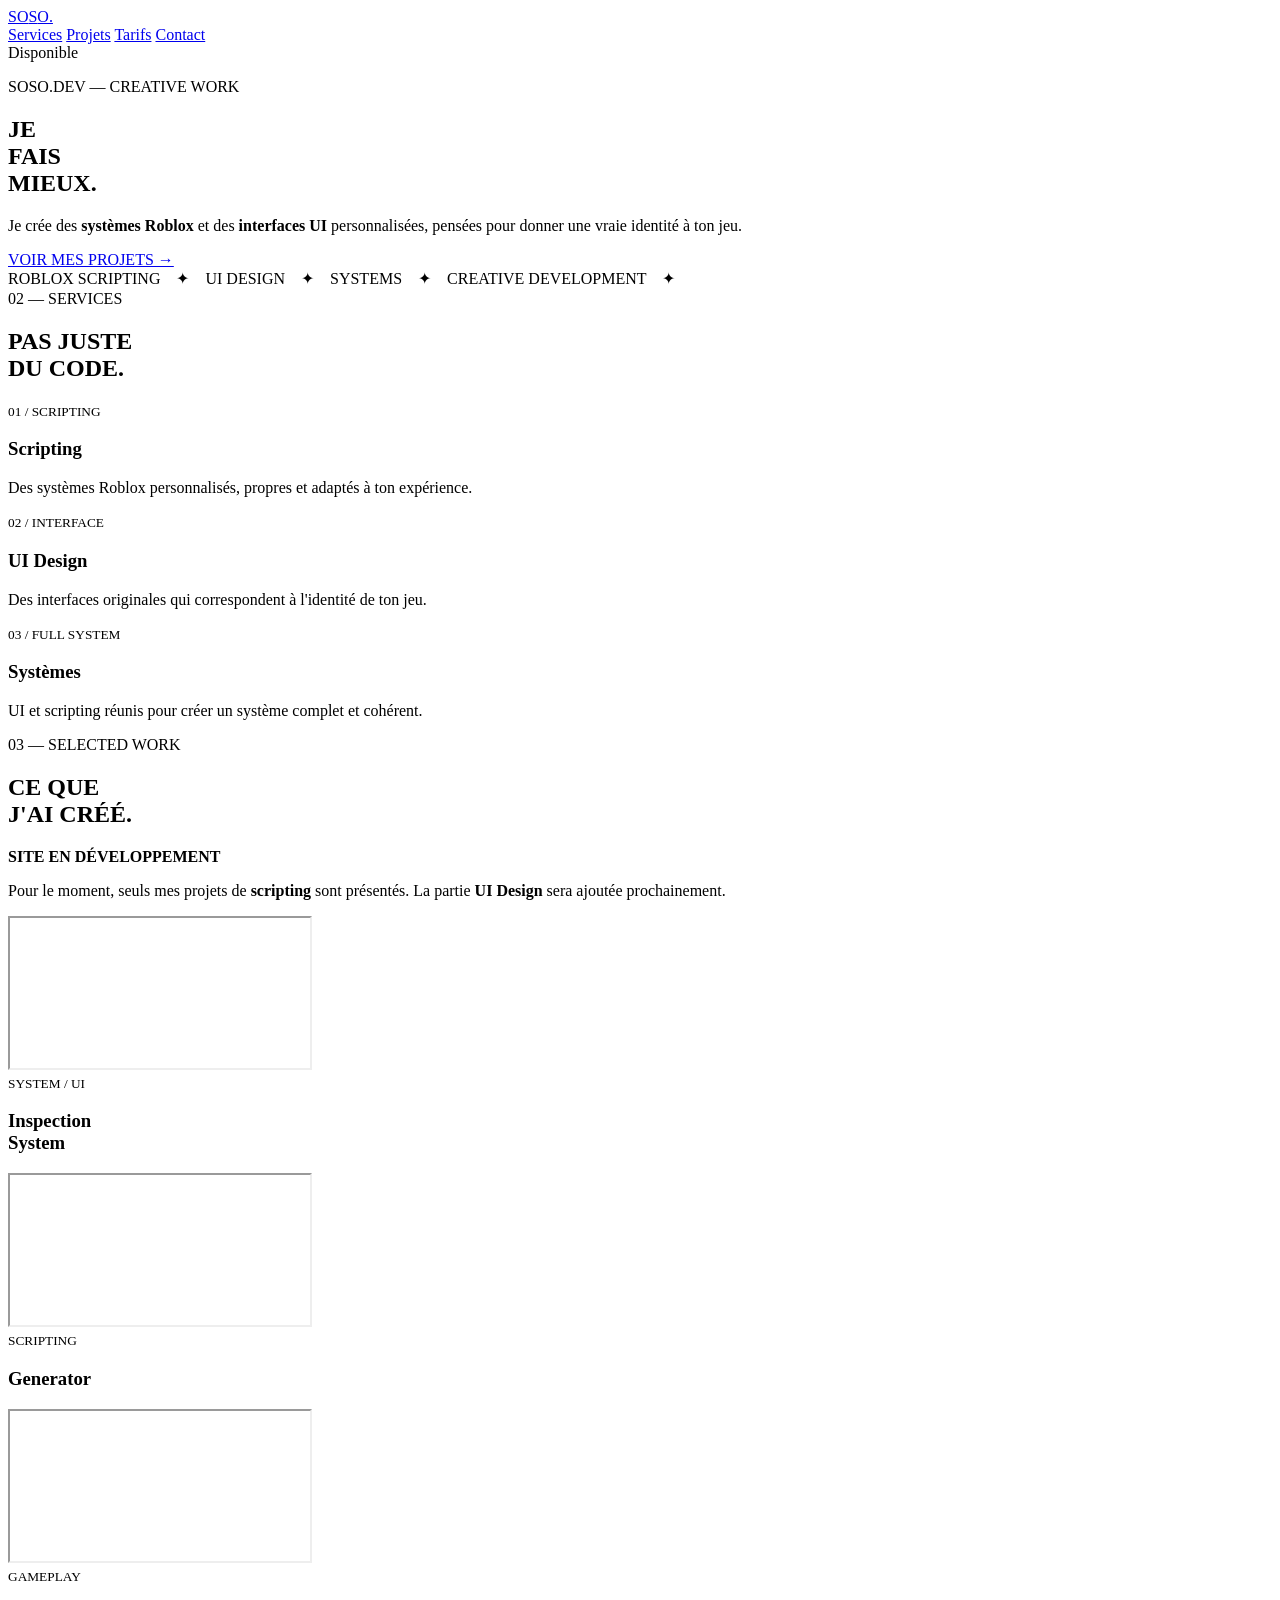
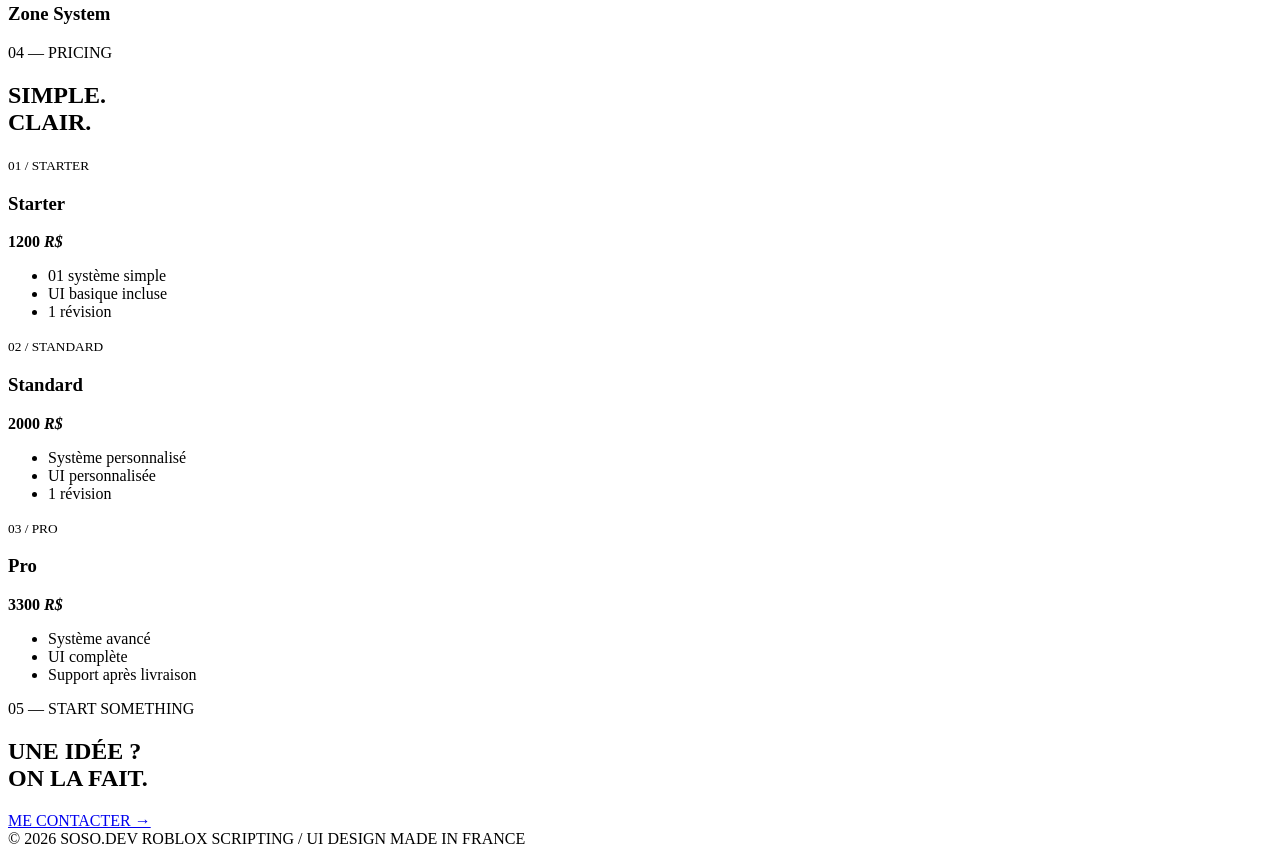
==== index.html @ 94e5b953 "Create index.html" ====
<!DOCTYPE html>
<html lang="fr">

<head>
    <meta charset="UTF-8">
    <meta name="viewport" content="width=device-width, initial-scale=1.0">

    <title>SOSO.DEV — Roblox Scripter & UI Designer</title>

    <link rel="stylesheet" href="./css/style.css">
</head>

<body>

    <header class="navbar">

        <a href="#" class="logo">
            SO<span>S</span>O.
        </a>

        <nav>
            <a href="#services">Services</a>
            <a href="#projects">Projets</a>
            <a href="#prices">Tarifs</a>
            <a href="#contact">Contact</a>
        </nav>

        <div class="availability">
            <span></span>
            Disponible
        </div>

    </header>


    <main>

        <section class="hero">

            <p class="eyebrow">SOSO.DEV — CREATIVE WORK</p>

            <h1>
                JE<br>
                <span>FAIS</span><br>
                <strong>MIEUX.</strong>
            </h1>

            <div class="hero-bottom">

                <p>
                    Je crée des <b>systèmes Roblox</b> et des
                    <b>interfaces UI</b> personnalisées,
                    pensées pour donner une vraie identité
                    à ton jeu.
                </p>

                <a href="#projects" class="button">
                    VOIR MES PROJETS →
                </a>

            </div>

        </section>


        <div class="marquee">
            ROBLOX SCRIPTING　✦　UI DESIGN　✦　SYSTEMS　✦　CREATIVE DEVELOPMENT　✦
        </div>


        <section class="section" id="services">

            <div class="heading">
                <span>02 — SERVICES</span>

                <h2>
                    PAS JUSTE<br>
                    DU CODE.
                </h2>
            </div>

            <div class="services">

                <article>
                    <small>01 / SCRIPTING</small>
                    <h3>Scripting</h3>

                    <p>
                        Des systèmes Roblox personnalisés,
                        propres et adaptés à ton expérience.
                    </p>
                </article>

                <article>
                    <small>02 / INTERFACE</small>
                    <h3>UI Design</h3>

                    <p>
                        Des interfaces originales qui
                        correspondent à l'identité de ton jeu.
                    </p>
                </article>

                <article>
                    <small>03 / FULL SYSTEM</small>
                    <h3>Systèmes</h3>

                    <p>
                        UI et scripting réunis pour créer
                        un système complet et cohérent.
                    </p>
                </article>

            </div>

        </section>


        <section class="section" id="projects">

            <div class="heading">
                <span>03 — SELECTED WORK</span>

                <h2>
                    CE QUE<br>
                    J'AI CRÉÉ.
                </h2>
            </div>


            <div class="notice">

                <strong>SITE EN DÉVELOPPEMENT</strong>

                <p>
                    Pour le moment, seuls mes projets de
                    <b>scripting</b> sont présentés.
                    La partie <b>UI Design</b> sera ajoutée prochainement.
                </p>

            </div>


            <div class="projects">

                <article class="project large">

                    <iframe
                        src="https://www.youtube.com/embed/fy6Cb7Sh9Ns?autoplay=1&mute=1&loop=1&playlist=fy6Cb7Sh9Ns&controls=0&rel=0"
                        title="Inspection System"
                        allow="autoplay; encrypted-media">
                    </iframe>

                    <div class="project-info">
                        <small>SYSTEM / UI</small>
                        <h3>Inspection<br>System</h3>
                    </div>

                </article>


                <article class="project">

                    <iframe
                        src="https://www.youtube.com/embed/eq5z1c823Oo?autoplay=1&mute=1&loop=1&playlist=eq5z1c823Oo&controls=0&rel=0"
                        title="Generator System"
                        allow="autoplay; encrypted-media">
                    </iframe>

                    <div class="project-info">
                        <small>SCRIPTING</small>
                        <h3>Generator</h3>
                    </div>

                </article>


                <article class="project">

                    <iframe
                        src="https://www.youtube.com/embed/7OE9pQtIsA8?autoplay=1&mute=1&loop=1&playlist=7OE9pQtIsA8&controls=0&rel=0"
                        title="Zone System"
                        allow="autoplay; encrypted-media">
                    </iframe>

                    <div class="project-info">
                        <small>GAMEPLAY</small>
                        <h3>Zone System</h3>
                    </div>

                </article>

            </div>

        </section>


        <section class="section" id="prices">

            <div class="heading">
                <span>04 — PRICING</span>

                <h2>
                    SIMPLE.<br>
                    CLAIR.
                </h2>
            </div>

            <div class="prices">

                <article>
                    <small>01 / STARTER</small>
                    <h3>Starter</h3>
                    <strong>1200 <em>R$</em></strong>

                    <ul>
                        <li>01 système simple</li>
                        <li>UI basique incluse</li>
                        <li>1 révision</li>
                    </ul>
                </article>


                <article class="featured">
                    <small>02 / STANDARD</small>
                    <h3>Standard</h3>
                    <strong>2000 <em>R$</em></strong>

                    <ul>
                        <li>Système personnalisé</li>
                        <li>UI personnalisée</li>
                        <li>1 révision</li>
                    </ul>
                </article>


                <article>
                    <small>03 / PRO</small>
                    <h3>Pro</h3>
                    <strong>3300 <em>R$</em></strong>

                    <ul>
                        <li>Système avancé</li>
                        <li>UI complète</li>
                        <li>Support après livraison</li>
                    </ul>
                </article>

            </div>

        </section>


        <section class="contact" id="contact">

            <span>05 — START SOMETHING</span>

            <h2>
                UNE IDÉE ?<br>
                <strong>ON LA FAIT.</strong>
            </h2>

            <a href="https://discord.com/" target="_blank">
                ME CONTACTER →
            </a>

        </section>

    </main>


    <footer>

        <span>© 2026 SOSO.DEV</span>

        <span>ROBLOX SCRIPTING / UI DESIGN</span>

        <span>MADE IN FRANCE</span>

    </footer>


    <script src="./js/main.js"></script>

</body>
</html>
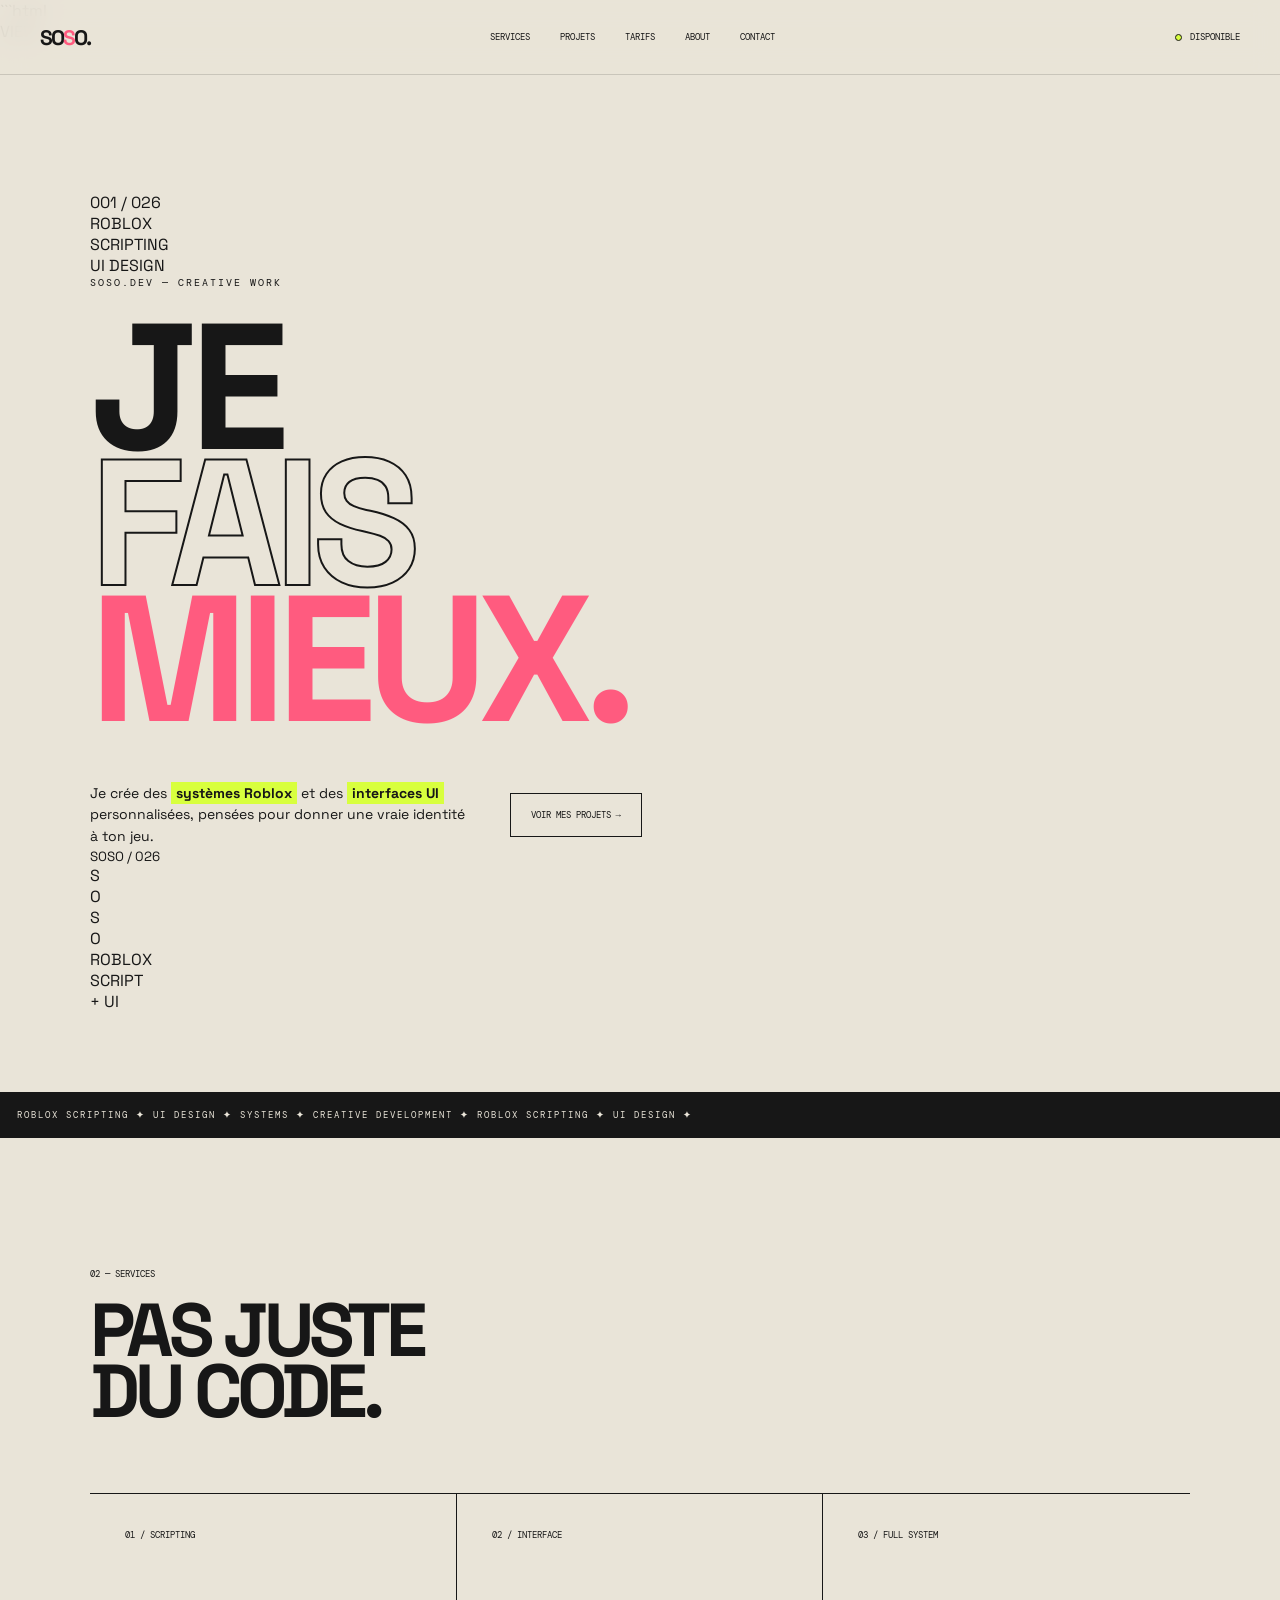
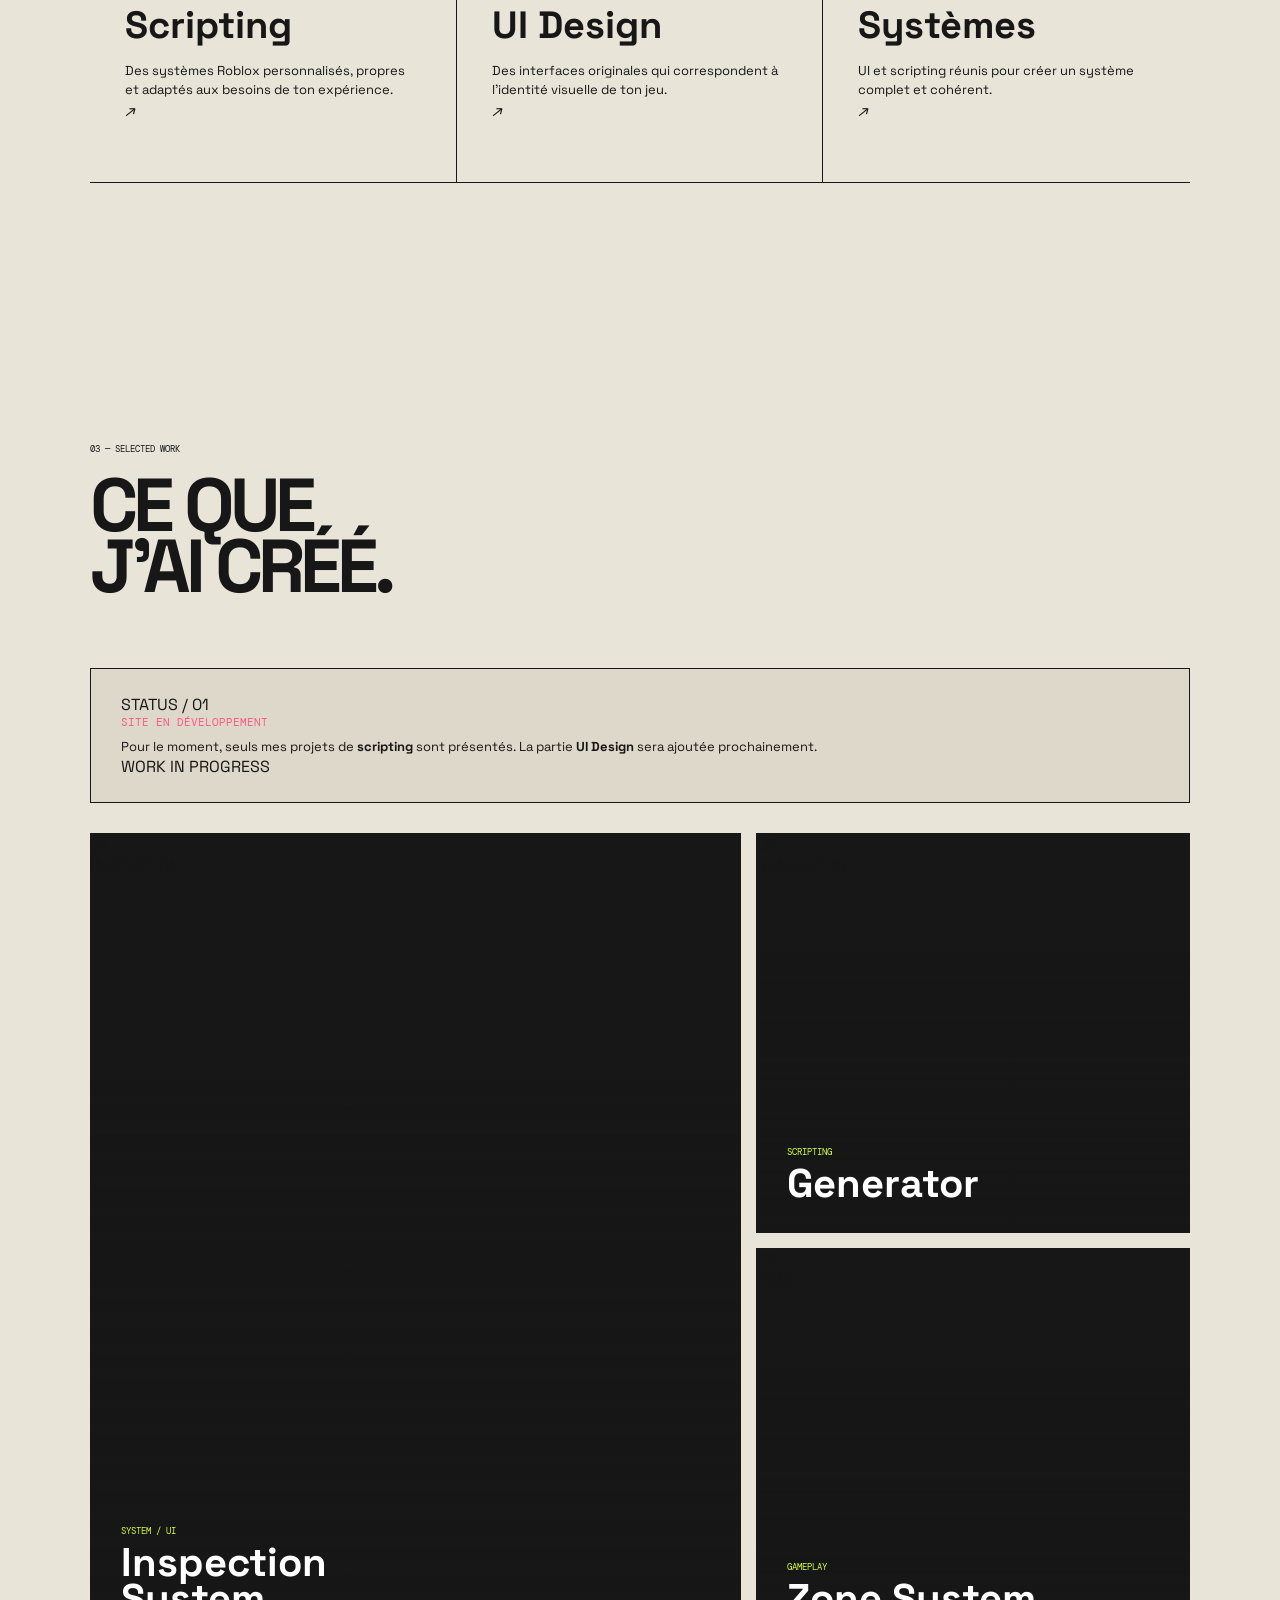
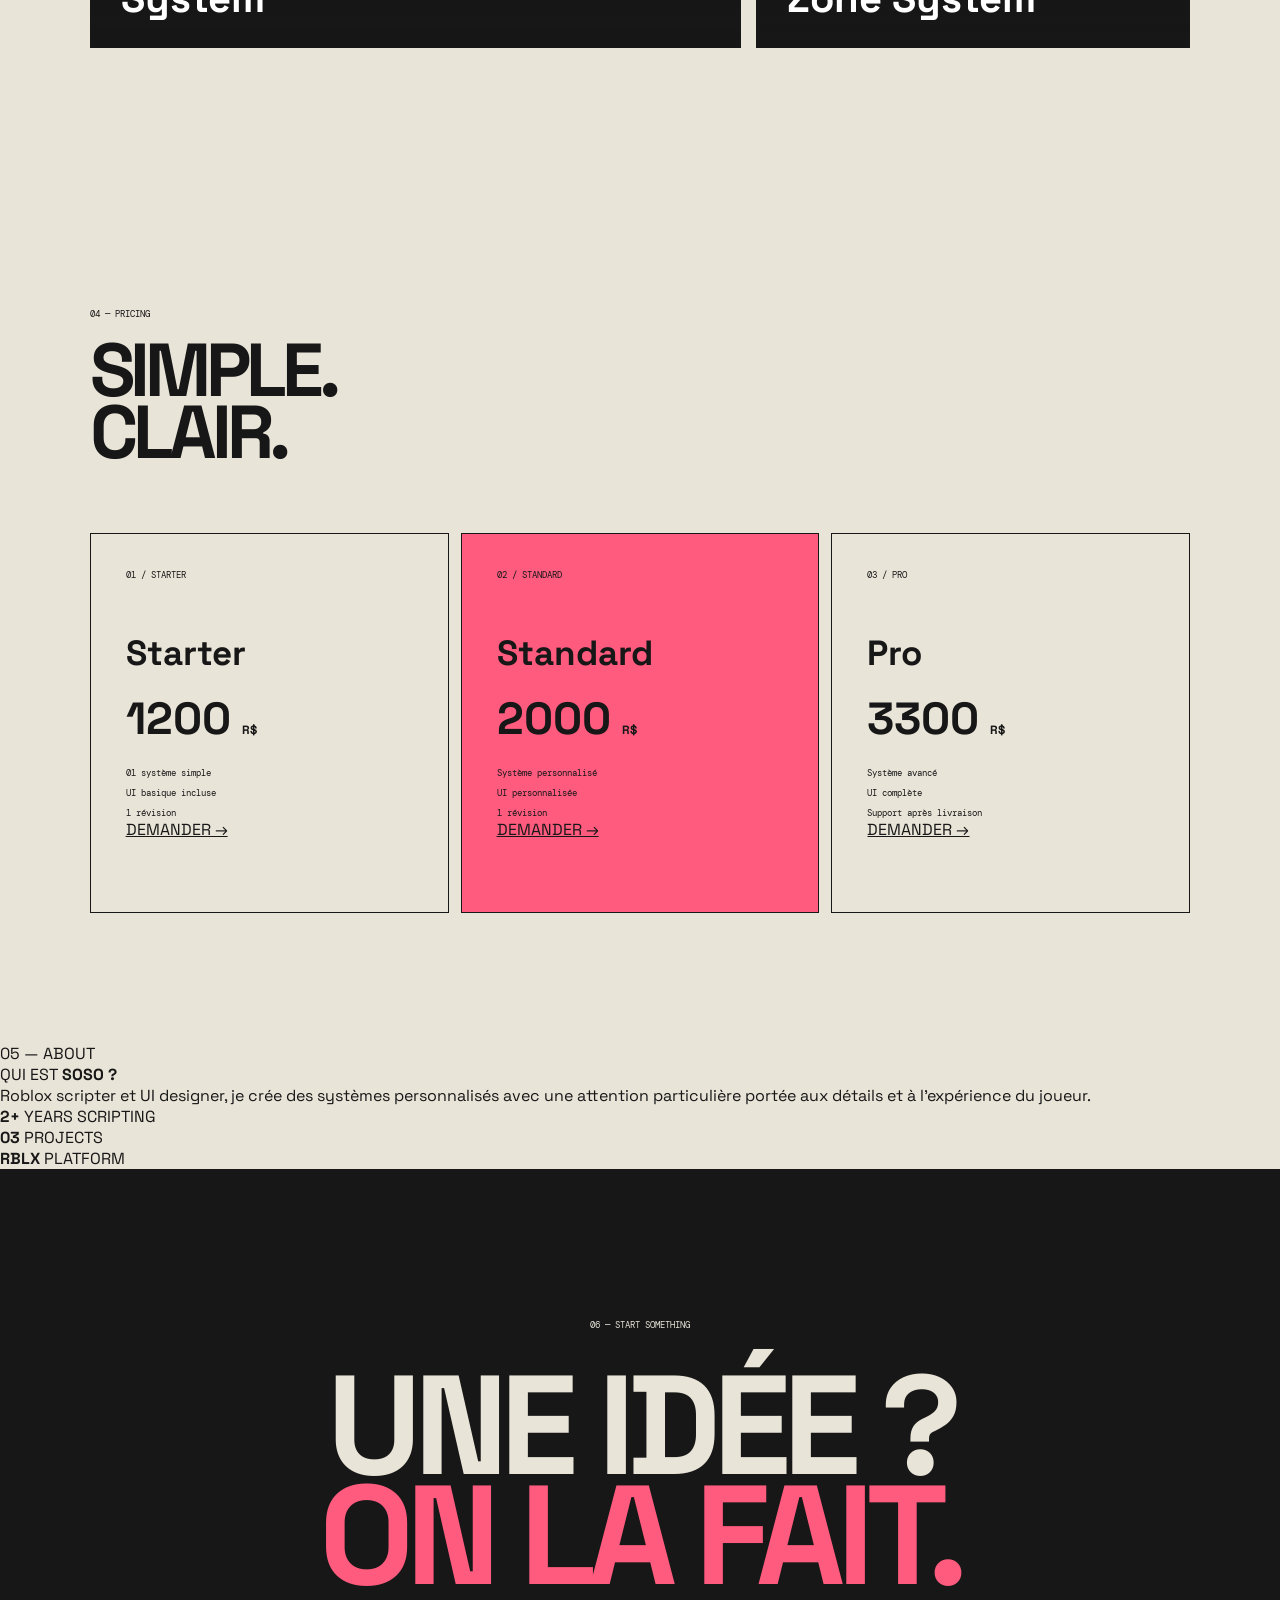
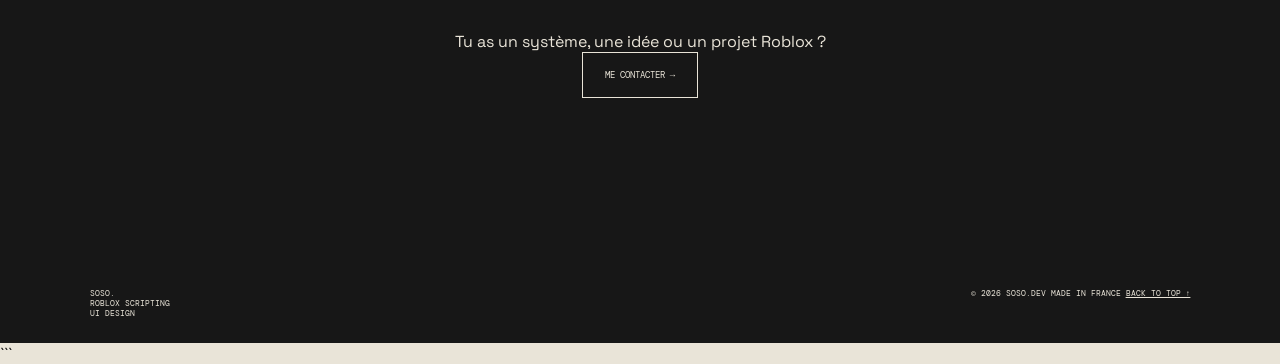
==== commit 363562bd: "Refactor index.html with new sections and content" ====
--- a/index.html
+++ b/index.html
@@ -1,3 +1,4 @@
+```html
 <!DOCTYPE html>
 <html lang="fr">
 
@@ -11,6 +12,13 @@
 </head>
 
 <body>
+
+    <!-- CURSEUR -->
+    <div class="cursor"></div>
+    <div class="cursor-label">VIEW</div>
+
+
+    <!-- NAVBAR -->
 
     <header class="navbar">
 
@@ -22,6 +30,7 @@
             <a href="#services">Services</a>
             <a href="#projects">Projets</a>
             <a href="#prices">Tarifs</a>
+            <a href="#about">About</a>
             <a href="#contact">Contact</a>
         </nav>
 
@@ -35,80 +44,170 @@
 
     <main>
 
-        <section class="hero">
-
-            <p class="eyebrow">SOSO.DEV — CREATIVE WORK</p>
-
-            <h1>
-                JE<br>
-                <span>FAIS</span><br>
-                <strong>MIEUX.</strong>
-            </h1>
-
-            <div class="hero-bottom">
-
-                <p>
-                    Je crée des <b>systèmes Roblox</b> et des
-                    <b>interfaces UI</b> personnalisées,
-                    pensées pour donner une vraie identité
-                    à ton jeu.
+
+        <!-- HERO -->
+
+        <section class="hero reveal">
+
+            <div class="hero-index">
+                001 / 026
+            </div>
+
+            <div class="hero-side">
+                ROBLOX<br>
+                SCRIPTING<br>
+                UI DESIGN
+            </div>
+
+            <div class="hero-content">
+
+                <p class="eyebrow">
+                    SOSO.DEV — CREATIVE WORK
                 </p>
 
-                <a href="#projects" class="button">
-                    VOIR MES PROJETS →
-                </a>
+                <h1>
+                    JE<br>
+                    <span>FAIS</span><br>
+                    <strong>MIEUX.</strong>
+                </h1>
+
+                <div class="hero-bottom">
+
+                    <p>
+                        Je crée des <b>systèmes Roblox</b> et des
+                        <b>interfaces UI</b> personnalisées,
+                        pensées pour donner une vraie identité
+                        à ton jeu.
+                    </p>
+
+                    <a href="#projects" class="button">
+                        VOIR MES PROJETS →
+                    </a>
+
+                </div>
+
+            </div>
+
+            <div class="hero-art">
+
+                <div class="art-card">
+
+                    <small>SOSO / 026</small>
+
+                    <div>
+                        S<br>
+                        O<br>
+                        S<br>
+                        O
+                    </div>
+
+                </div>
+
+                <div class="art-sticker">
+                    ROBLOX<br>
+                    SCRIPT<br>
+                    + UI
+                </div>
 
             </div>
 
         </section>
 
 
+        <!-- MARQUEE -->
+
         <div class="marquee">
-            ROBLOX SCRIPTING　✦　UI DESIGN　✦　SYSTEMS　✦　CREATIVE DEVELOPMENT　✦
+
+            <div class="marquee-track">
+
+                <span>ROBLOX SCRIPTING</span>
+                <b>✦</b>
+
+                <span>UI DESIGN</span>
+                <b>✦</b>
+
+                <span>SYSTEMS</span>
+                <b>✦</b>
+
+                <span>CREATIVE DEVELOPMENT</span>
+                <b>✦</b>
+
+                <span>ROBLOX SCRIPTING</span>
+                <b>✦</b>
+
+                <span>UI DESIGN</span>
+                <b>✦</b>
+
+            </div>
+
         </div>
 
 
-        <section class="section" id="services">
+        <!-- SERVICES -->
+
+        <section class="section reveal" id="services">
 
             <div class="heading">
+
                 <span>02 — SERVICES</span>
 
                 <h2>
                     PAS JUSTE<br>
                     DU CODE.
                 </h2>
-            </div>
+
+            </div>
+
 
             <div class="services">
 
-                <article>
+                <article class="service">
+
                     <small>01 / SCRIPTING</small>
+
                     <h3>Scripting</h3>
 
                     <p>
                         Des systèmes Roblox personnalisés,
-                        propres et adaptés à ton expérience.
+                        propres et adaptés aux besoins
+                        de ton expérience.
                     </p>
-                </article>
-
-                <article>
+
+                    <i>↗</i>
+
+                </article>
+
+
+                <article class="service">
+
                     <small>02 / INTERFACE</small>
+
                     <h3>UI Design</h3>
 
                     <p>
                         Des interfaces originales qui
-                        correspondent à l'identité de ton jeu.
+                        correspondent à l'identité visuelle
+                        de ton jeu.
                     </p>
-                </article>
-
-                <article>
+
+                    <i>↗</i>
+
+                </article>
+
+
+                <article class="service">
+
                     <small>03 / FULL SYSTEM</small>
+
                     <h3>Systèmes</h3>
 
                     <p>
                         UI et scripting réunis pour créer
                         un système complet et cohérent.
                     </p>
+
+                    <i>↗</i>
+
                 </article>
 
             </div>
@@ -116,32 +215,49 @@
         </section>
 
 
-        <section class="section" id="projects">
+        <!-- PROJECTS -->
+
+        <section class="section reveal" id="projects">
 
             <div class="heading">
+
                 <span>03 — SELECTED WORK</span>
 
                 <h2>
                     CE QUE<br>
                     J'AI CRÉÉ.
                 </h2>
+
             </div>
 
 
             <div class="notice">
 
-                <strong>SITE EN DÉVELOPPEMENT</strong>
-
-                <p>
-                    Pour le moment, seuls mes projets de
-                    <b>scripting</b> sont présentés.
-                    La partie <b>UI Design</b> sera ajoutée prochainement.
-                </p>
+                <div class="notice-number">
+                    STATUS / 01
+                </div>
+
+                <div>
+                    <strong>SITE EN DÉVELOPPEMENT</strong>
+
+                    <p>
+                        Pour le moment, seuls mes projets de
+                        <b>scripting</b> sont présentés.
+                        La partie <b>UI Design</b> sera ajoutée prochainement.
+                    </p>
+                </div>
+
+                <span class="notice-status">
+                    WORK IN PROGRESS
+                </span>
 
             </div>
 
 
             <div class="projects">
+
+
+                <!-- INSPECTION -->
 
                 <article class="project large">
 
@@ -151,13 +267,31 @@
                         allow="autoplay; encrypted-media">
                     </iframe>
 
+                    <div class="project-overlay"></div>
+
+                    <div class="project-number">
+                        01
+                    </div>
+
                     <div class="project-info">
+
                         <small>SYSTEM / UI</small>
-                        <h3>Inspection<br>System</h3>
-                    </div>
-
-                </article>
-
+
+                        <h3>
+                            Inspection<br>
+                            System
+                        </h3>
+
+                    </div>
+
+                    <div class="project-label">
+                        INSPECTION
+                    </div>
+
+                </article>
+
+
+                <!-- GENERATOR -->
 
                 <article class="project">
 
@@ -167,13 +301,30 @@
                         allow="autoplay; encrypted-media">
                     </iframe>
 
+                    <div class="project-overlay"></div>
+
+                    <div class="project-number">
+                        02
+                    </div>
+
                     <div class="project-info">
+
                         <small>SCRIPTING</small>
-                        <h3>Generator</h3>
-                    </div>
-
-                </article>
-
+
+                        <h3>
+                            Generator
+                        </h3>
+
+                    </div>
+
+                    <div class="project-label">
+                        GENERATOR
+                    </div>
+
+                </article>
+
+
+                <!-- ZONE -->
 
                 <article class="project">
 
@@ -183,9 +334,24 @@
                         allow="autoplay; encrypted-media">
                     </iframe>
 
+                    <div class="project-overlay"></div>
+
+                    <div class="project-number">
+                        03
+                    </div>
+
                     <div class="project-info">
+
                         <small>GAMEPLAY</small>
-                        <h3>Zone System</h3>
+
+                        <h3>
+                            Zone System
+                        </h3>
+
+                    </div>
+
+                    <div class="project-label">
+                        ZONE
                     </div>
 
                 </article>
@@ -195,55 +361,90 @@
         </section>
 
 
-        <section class="section" id="prices">
+        <!-- PRICES -->
+
+        <section class="section reveal" id="prices">
 
             <div class="heading">
+
                 <span>04 — PRICING</span>
 
                 <h2>
                     SIMPLE.<br>
                     CLAIR.
                 </h2>
-            </div>
+
+            </div>
+
 
             <div class="prices">
 
-                <article>
+                <article class="price">
+
                     <small>01 / STARTER</small>
+
                     <h3>Starter</h3>
-                    <strong>1200 <em>R$</em></strong>
+
+                    <strong>
+                        1200 <em>R$</em>
+                    </strong>
 
                     <ul>
                         <li>01 système simple</li>
                         <li>UI basique incluse</li>
                         <li>1 révision</li>
                     </ul>
-                </article>
-
-
-                <article class="featured">
+
+                    <a href="#contact">
+                        DEMANDER →
+                    </a>
+
+                </article>
+
+
+                <article class="price featured">
+
                     <small>02 / STANDARD</small>
+
                     <h3>Standard</h3>
-                    <strong>2000 <em>R$</em></strong>
+
+                    <strong>
+                        2000 <em>R$</em>
+                    </strong>
 
                     <ul>
                         <li>Système personnalisé</li>
                         <li>UI personnalisée</li>
                         <li>1 révision</li>
                     </ul>
-                </article>
-
-
-                <article>
+
+                    <a href="#contact">
+                        DEMANDER →
+                    </a>
+
+                </article>
+
+
+                <article class="price">
+
                     <small>03 / PRO</small>
+
                     <h3>Pro</h3>
-                    <strong>3300 <em>R$</em></strong>
+
+                    <strong>
+                        3300 <em>R$</em>
+                    </strong>
 
                     <ul>
                         <li>Système avancé</li>
                         <li>UI complète</li>
                         <li>Support après livraison</li>
                     </ul>
+
+                    <a href="#contact">
+                        DEMANDER →
+                    </a>
+
                 </article>
 
             </div>
@@ -251,15 +452,83 @@
         </section>
 
 
-        <section class="contact" id="contact">
-
-            <span>05 — START SOMETHING</span>
+        <!-- ABOUT -->
+
+        <section class="about reveal" id="about">
+
+            <div class="about-label">
+                05 — ABOUT
+            </div>
+
+            <div class="about-grid">
+
+                <div class="about-title">
+
+                    <span>
+                        QUI EST
+                    </span>
+
+                    <strong>
+                        SOSO ?
+                    </strong>
+
+                </div>
+
+
+                <div class="about-content">
+
+                    <p>
+                        Roblox scripter et UI designer,
+                        je crée des systèmes personnalisés
+                        avec une attention particulière
+                        portée aux détails et à l'expérience
+                        du joueur.
+                    </p>
+
+
+                    <div class="stats">
+
+                        <div>
+                            <strong>2+</strong>
+                            <span>YEARS SCRIPTING</span>
+                        </div>
+
+                        <div>
+                            <strong>03</strong>
+                            <span>PROJECTS</span>
+                        </div>
+
+                        <div>
+                            <strong>RBLX</strong>
+                            <span>PLATFORM</span>
+                        </div>
+
+                    </div>
+
+                </div>
+
+            </div>
+
+        </section>
+
+
+        <!-- CONTACT -->
+
+        <section class="contact reveal" id="contact">
+
+            <span>
+                06 — START SOMETHING
+            </span>
 
             <h2>
                 UNE IDÉE ?<br>
                 <strong>ON LA FAIT.</strong>
             </h2>
 
+            <p>
+                Tu as un système, une idée ou un projet Roblox ?
+            </p>
+
             <a href="https://discord.com/" target="_blank">
                 ME CONTACTER →
             </a>
@@ -269,13 +538,39 @@
     </main>
 
 
+    <!-- FOOTER -->
+
     <footer>
 
-        <span>© 2026 SOSO.DEV</span>
-
-        <span>ROBLOX SCRIPTING / UI DESIGN</span>
-
-        <span>MADE IN FRANCE</span>
+        <div class="footer-top">
+
+            <div class="footer-logo">
+                SO<span>S</span>O.
+            </div>
+
+            <div>
+                ROBLOX SCRIPTING<br>
+                UI DESIGN
+            </div>
+
+        </div>
+
+
+        <div class="footer-bottom">
+
+            <span>
+                © 2026 SOSO.DEV
+            </span>
+
+            <span>
+                MADE IN FRANCE
+            </span>
+
+            <a href="#">
+                BACK TO TOP ↑
+            </a>
+
+        </div>
 
     </footer>
 
@@ -284,3 +579,4 @@
 
 </body>
 </html>
+```
--- a/css/style.css
+++ b/css/style.css
@@ -0,0 +1,544 @@
+@import url('https://fonts.googleapis.com/css2?family=DM+Mono:wght@400;500&family=Space+Grotesk:wght@400;500;600;700&display=swap');
+
+:root {
+    --bg: #e9e4d8;
+    --black: #171717;
+    --pink: #ff5b7f;
+    --acid: #d8ff3e;
+}
+
+* {
+    box-sizing: border-box;
+    margin: 0;
+    padding: 0;
+}
+
+html {
+    scroll-behavior: smooth;
+}
+
+body {
+    background: var(--bg);
+    color: var(--black);
+    font-family: "Space Grotesk", sans-serif;
+    overflow-x: hidden;
+}
+
+a {
+    color: inherit;
+}
+
+
+/* NAVBAR */
+
+.navbar {
+    position: fixed;
+    z-index: 1000;
+    top: 0;
+    width: 100%;
+    height: 75px;
+    padding: 0 40px;
+
+    display: flex;
+    align-items: center;
+    justify-content: space-between;
+
+    background: rgba(233,228,216,.9);
+    backdrop-filter: blur(12px);
+
+    border-bottom: 1px solid rgba(23,23,23,.15);
+}
+
+.logo {
+    text-decoration: none;
+    font-size: 21px;
+    font-weight: 700;
+    letter-spacing: -2px;
+}
+
+.logo span {
+    color: var(--pink);
+}
+
+.navbar nav {
+    display: flex;
+    gap: 30px;
+}
+
+.navbar nav a {
+    text-decoration: none;
+    font: 9px "DM Mono", monospace;
+    text-transform: uppercase;
+}
+
+.navbar nav a:hover {
+    color: var(--pink);
+}
+
+.availability {
+    display: flex;
+    align-items: center;
+    gap: 8px;
+    font: 9px "DM Mono", monospace;
+    text-transform: uppercase;
+}
+
+.availability span {
+    width: 7px;
+    height: 7px;
+    background: var(--acid);
+    border: 1px solid var(--black);
+    border-radius: 50%;
+}
+
+
+/* HERO */
+
+.hero {
+    min-height: 100vh;
+    padding: 150px 7% 80px;
+
+    display: flex;
+    flex-direction: column;
+    justify-content: center;
+}
+
+.eyebrow {
+    margin-bottom: 30px;
+    font: 10px "DM Mono", monospace;
+    letter-spacing: 2px;
+}
+
+.hero h1 {
+    font-size: clamp(90px, 14vw, 190px);
+    line-height: .76;
+    letter-spacing: -9px;
+}
+
+.hero h1 span {
+    color: transparent;
+    -webkit-text-stroke: 2px var(--black);
+}
+
+.hero h1 strong {
+    color: var(--pink);
+}
+
+.hero-bottom {
+    margin-top: 55px;
+
+    display: flex;
+    align-items: center;
+    gap: 40px;
+}
+
+.hero-bottom p {
+    max-width: 380px;
+    font-size: 14px;
+    line-height: 1.55;
+}
+
+.hero-bottom b {
+    background: var(--acid);
+    padding: 2px 5px;
+}
+
+.button {
+    padding: 15px 20px;
+    border: 1px solid var(--black);
+    text-decoration: none;
+    font: 9px "DM Mono", monospace;
+    transition: .25s;
+}
+
+.button:hover {
+    background: var(--black);
+    color: var(--bg);
+}
+
+
+/* MARQUEE */
+
+.marquee {
+    overflow: hidden;
+    white-space: nowrap;
+
+    padding: 17px;
+
+    background: var(--black);
+    color: var(--bg);
+
+    font: 9px "DM Mono", monospace;
+    letter-spacing: 2px;
+}
+
+
+/* SECTIONS */
+
+.section {
+    padding: 130px 7%;
+}
+
+.heading {
+    margin-bottom: 70px;
+}
+
+.heading span {
+    display: block;
+    margin-bottom: 20px;
+    font: 9px "DM Mono", monospace;
+}
+
+.heading h2 {
+    font-size: 75px;
+    line-height: .82;
+    letter-spacing: -5px;
+}
+
+
+/* SERVICES */
+
+.services {
+    display: grid;
+    grid-template-columns: repeat(3, 1fr);
+}
+
+.services article {
+    min-height: 290px;
+    padding: 35px;
+
+    border-top: 1px solid var(--black);
+    border-right: 1px solid var(--black);
+    border-bottom: 1px solid var(--black);
+
+    transition: .3s;
+}
+
+.services article:last-child {
+    border-right: 0;
+}
+
+.services article:hover {
+    background: var(--acid);
+    transform: translateY(-6px);
+}
+
+.services small,
+.prices small,
+.project small {
+    font: 9px "DM Mono", monospace;
+}
+
+.services h3 {
+    margin-top: 60px;
+    font-size: 38px;
+}
+
+.services p {
+    max-width: 310px;
+    margin-top: 12px;
+    font-size: 13px;
+    line-height: 1.5;
+}
+
+
+/* NOTICE */
+
+.notice {
+    margin-bottom: 30px;
+    padding: 25px 30px;
+
+    border: 1px solid var(--black);
+    background: #ded8cb;
+}
+
+.notice strong {
+    display: block;
+    margin-bottom: 8px;
+
+    color: var(--pink);
+    font: 11px "DM Mono", monospace;
+}
+
+.notice p {
+    max-width: 700px;
+    font-size: 13px;
+    line-height: 1.5;
+}
+
+
+/* PROJECTS */
+
+.projects {
+    display: grid;
+    grid-template-columns: 1.5fr 1fr;
+    gap: 15px;
+}
+
+.project {
+    position: relative;
+    min-height: 400px;
+
+    overflow: hidden;
+
+    background: var(--black);
+    border: 1px solid var(--black);
+
+    transition: .4s;
+}
+
+.project.large {
+    min-height: 815px;
+    grid-row: span 2;
+}
+
+.project:hover {
+    transform: translateY(-7px);
+}
+
+.project iframe {
+    position: absolute;
+    inset: 0;
+
+    width: 100%;
+    height: 100%;
+
+    border: 0;
+}
+
+.project::after {
+    content: "";
+
+    position: absolute;
+    inset: 0;
+
+    background: linear-gradient(
+        to bottom,
+        transparent 30%,
+        rgba(23,23,23,.9)
+    );
+
+    pointer-events: none;
+}
+
+.project-info {
+    position: absolute;
+    z-index: 2;
+
+    left: 30px;
+    bottom: 30px;
+
+    color: white;
+}
+
+.project-info small {
+    color: var(--acid);
+}
+
+.project-info h3 {
+    margin-top: 8px;
+    font-size: 40px;
+    line-height: .9;
+}
+
+
+/* PRICES */
+
+.prices {
+    display: grid;
+    grid-template-columns: repeat(3, 1fr);
+    gap: 12px;
+}
+
+.prices article {
+    min-height: 380px;
+    padding: 35px;
+
+    position: relative;
+
+    border: 1px solid var(--black);
+
+    transition: .3s;
+}
+
+.prices article:hover {
+    transform: translateY(-7px);
+    background: var(--acid);
+}
+
+.prices .featured {
+    background: var(--pink);
+}
+
+.prices h3 {
+    margin-top: 50px;
+    font-size: 35px;
+}
+
+.prices strong {
+    display: block;
+    margin-top: 15px;
+    font-size: 45px;
+}
+
+.prices em {
+    font-size: 12px;
+    font-style: normal;
+}
+
+.prices ul {
+    margin-top: 20px;
+    list-style: none;
+}
+
+.prices li {
+    margin-top: 8px;
+    font: 9px "DM Mono", monospace;
+}
+
+
+/* CONTACT */
+
+.contact {
+    padding: 150px 7%;
+    text-align: center;
+
+    background: var(--black);
+    color: var(--bg);
+}
+
+.contact > span {
+    font: 9px "DM Mono", monospace;
+}
+
+.contact h2 {
+    margin: 40px 0;
+
+    font-size: clamp(70px, 11vw, 160px);
+    line-height: .78;
+    letter-spacing: -8px;
+}
+
+.contact h2 strong {
+    color: var(--pink);
+}
+
+.contact a {
+    display: inline-block;
+
+    padding: 16px 22px;
+
+    border: 1px solid var(--bg);
+
+    text-decoration: none;
+
+    font: 9px "DM Mono", monospace;
+}
+
+.contact a:hover {
+    background: var(--bg);
+    color: var(--black);
+}
+
+
+/* FOOTER */
+
+footer {
+    padding: 40px 7% 25px;
+
+    display: flex;
+    justify-content: space-between;
+
+    background: var(--black);
+    color: var(--bg);
+
+    font: 8px "DM Mono", monospace;
+}
+
+
+/* MOBILE */
+
+@media (max-width: 800px) {
+
+    .navbar {
+        height: 65px;
+        padding: 0 20px;
+    }
+
+    .navbar nav {
+        display: none;
+    }
+
+    .hero {
+        min-height: 100svh;
+        padding: 120px 25px 60px;
+    }
+
+    .hero h1 {
+        font-size: 22vw;
+        letter-spacing: -5px;
+    }
+
+    .hero-bottom {
+        display: block;
+        margin-top: 40px;
+    }
+
+    .hero-bottom p {
+        margin-bottom: 25px;
+        font-size: 12px;
+    }
+
+    .section {
+        padding: 90px 25px;
+    }
+
+    .heading {
+        margin-bottom: 45px;
+    }
+
+    .heading h2 {
+        font-size: 48px;
+        letter-spacing: -3px;
+    }
+
+    .services,
+    .projects,
+    .prices {
+        grid-template-columns: 1fr;
+    }
+
+    .services article {
+        border-right: 0;
+    }
+
+    .project,
+    .project.large {
+        min-height: 380px;
+        grid-row: auto;
+    }
+
+    .project-info h3 {
+        font-size: 32px;
+    }
+
+    .prices article {
+        min-height: 350px;
+    }
+
+    .contact {
+        padding: 110px 25px;
+    }
+
+    .contact h2 {
+        font-size: 17vw;
+        letter-spacing: -4px;
+    }
+
+    footer {
+        padding: 30px 25px;
+
+        flex-direction: column;
+        gap: 15px;
+    }
+}
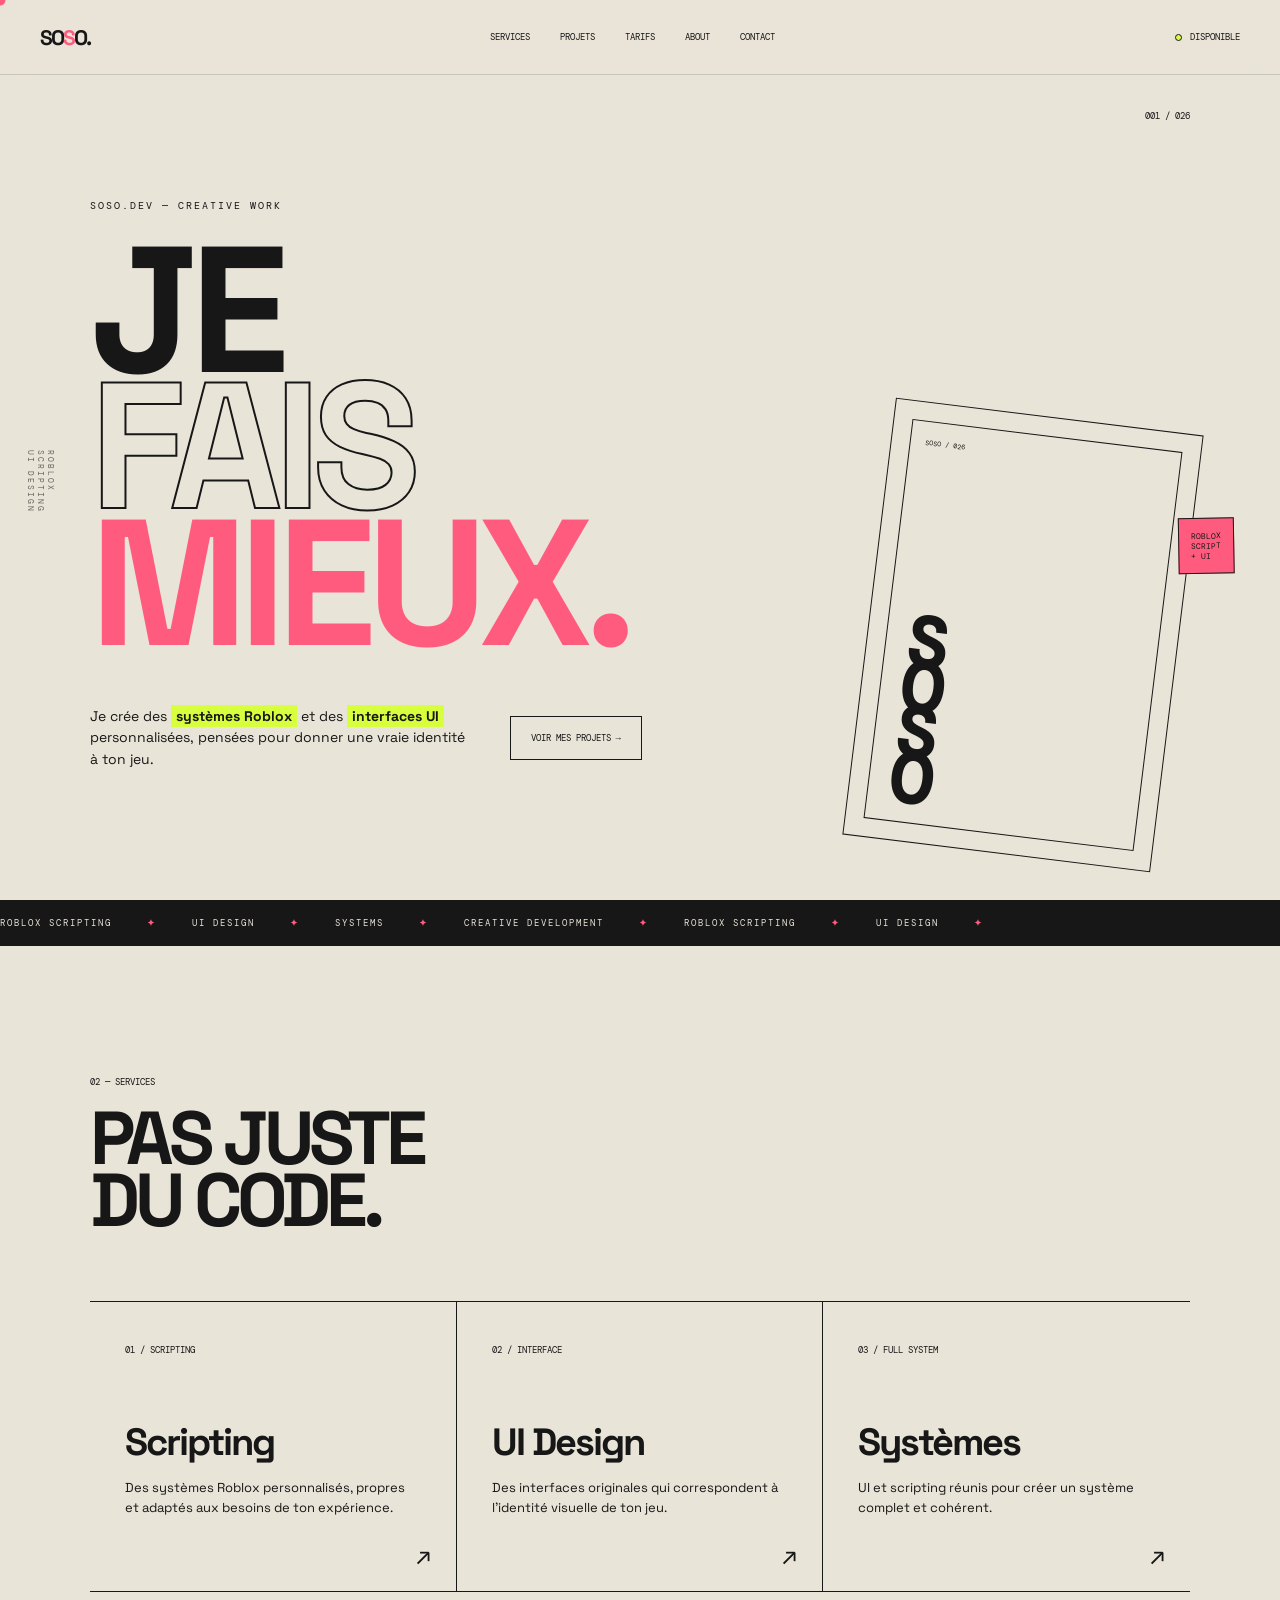
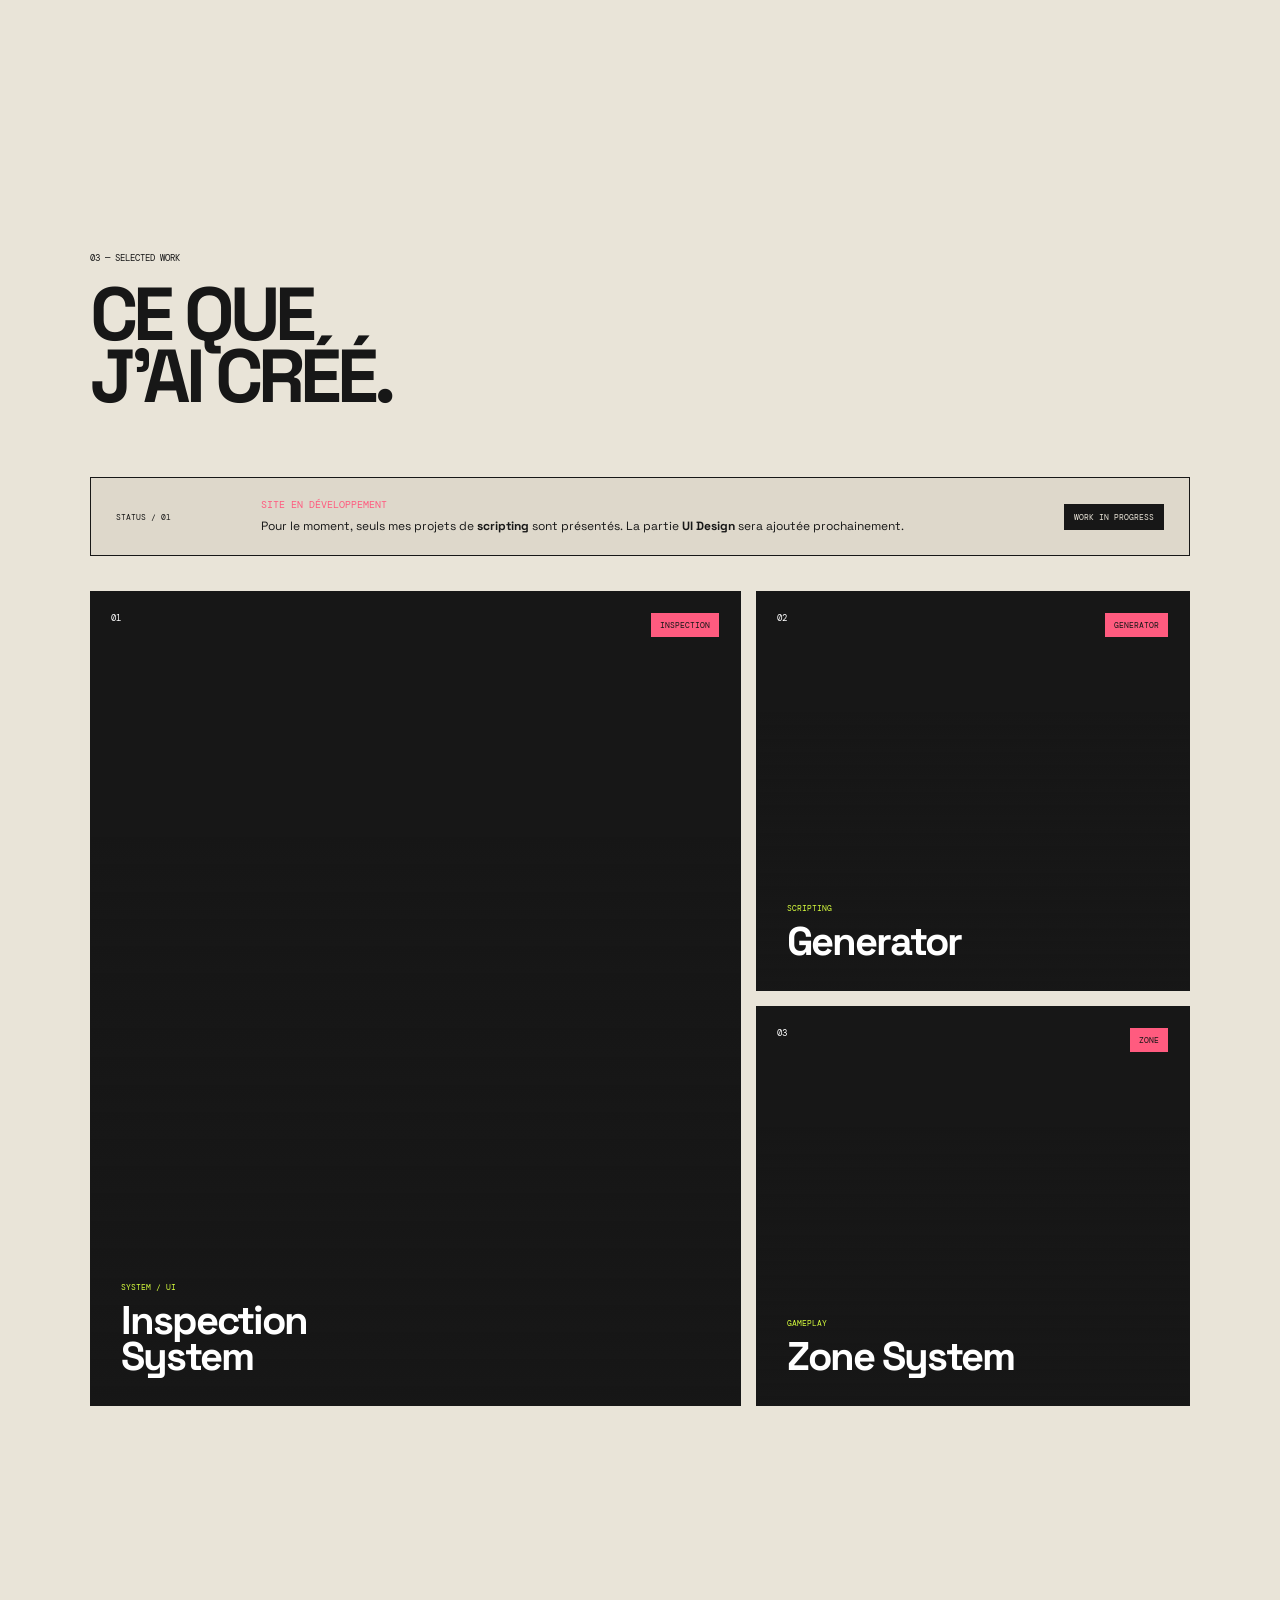
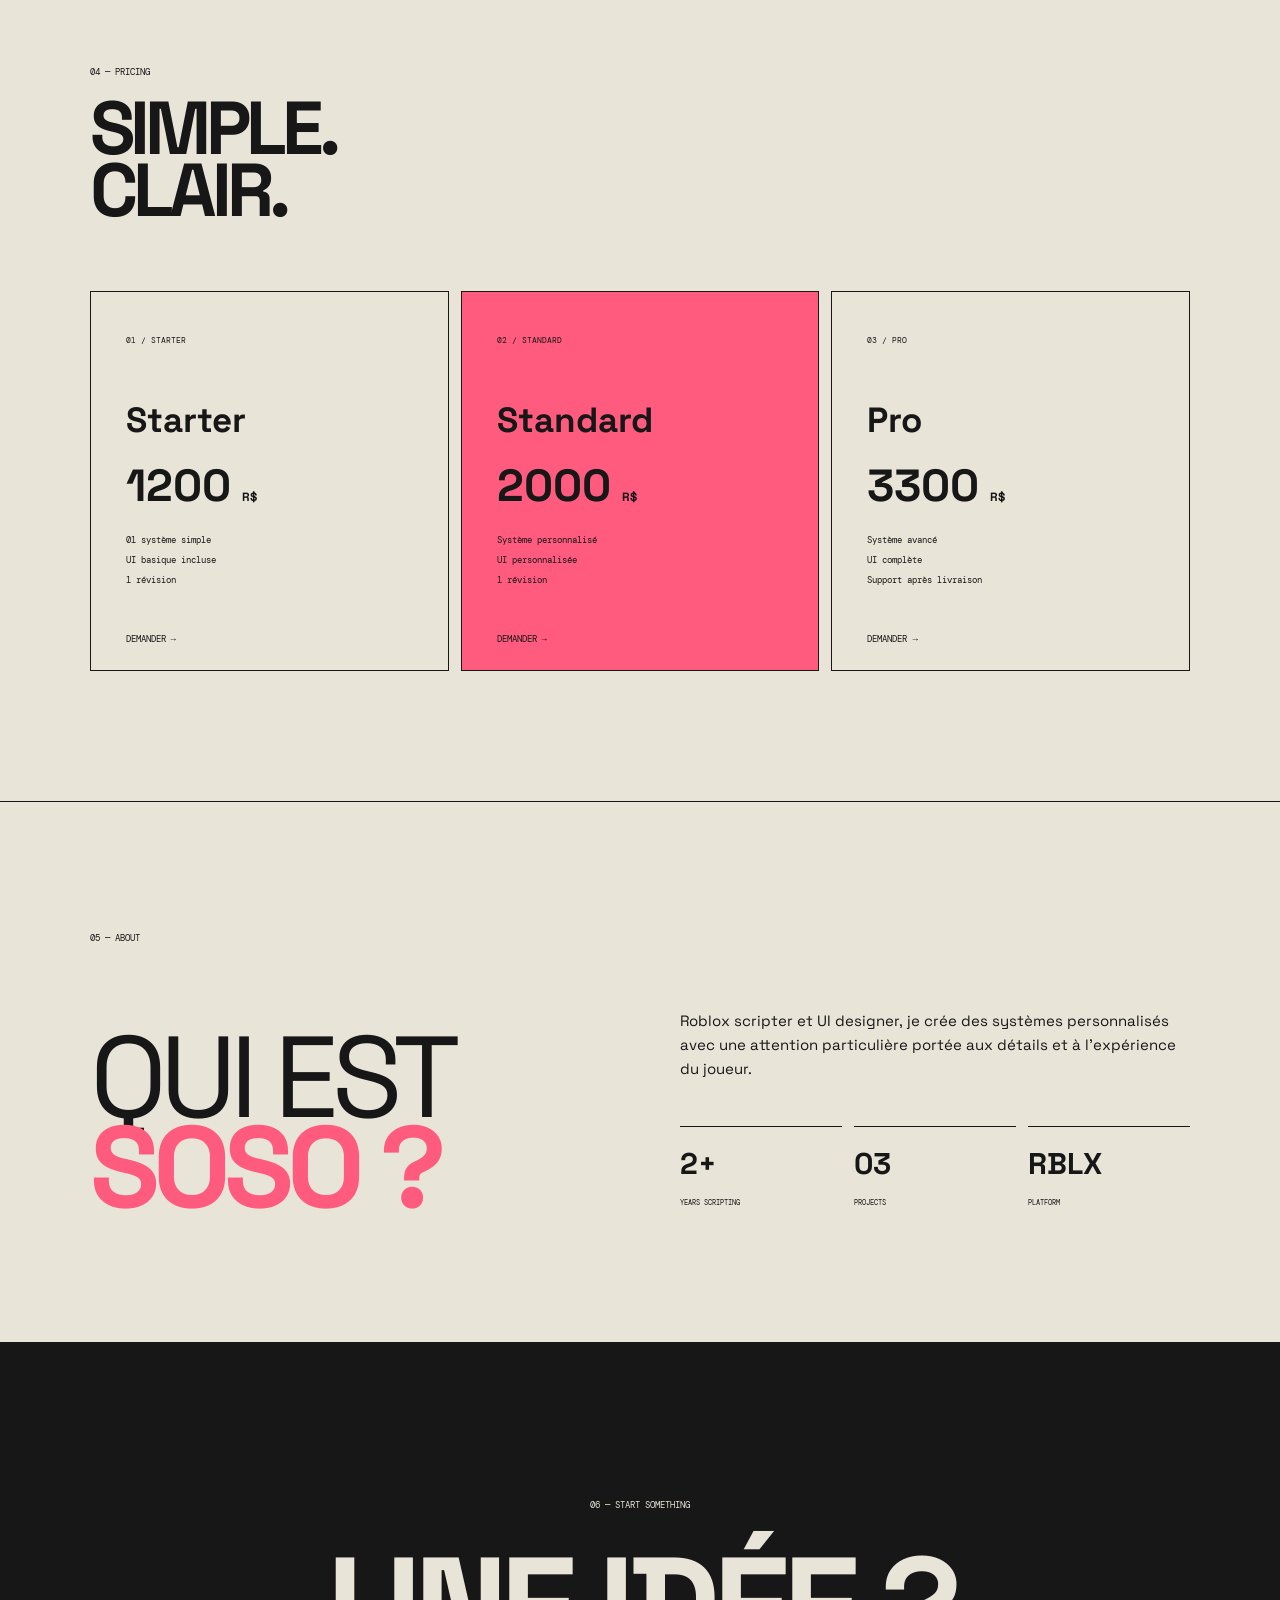
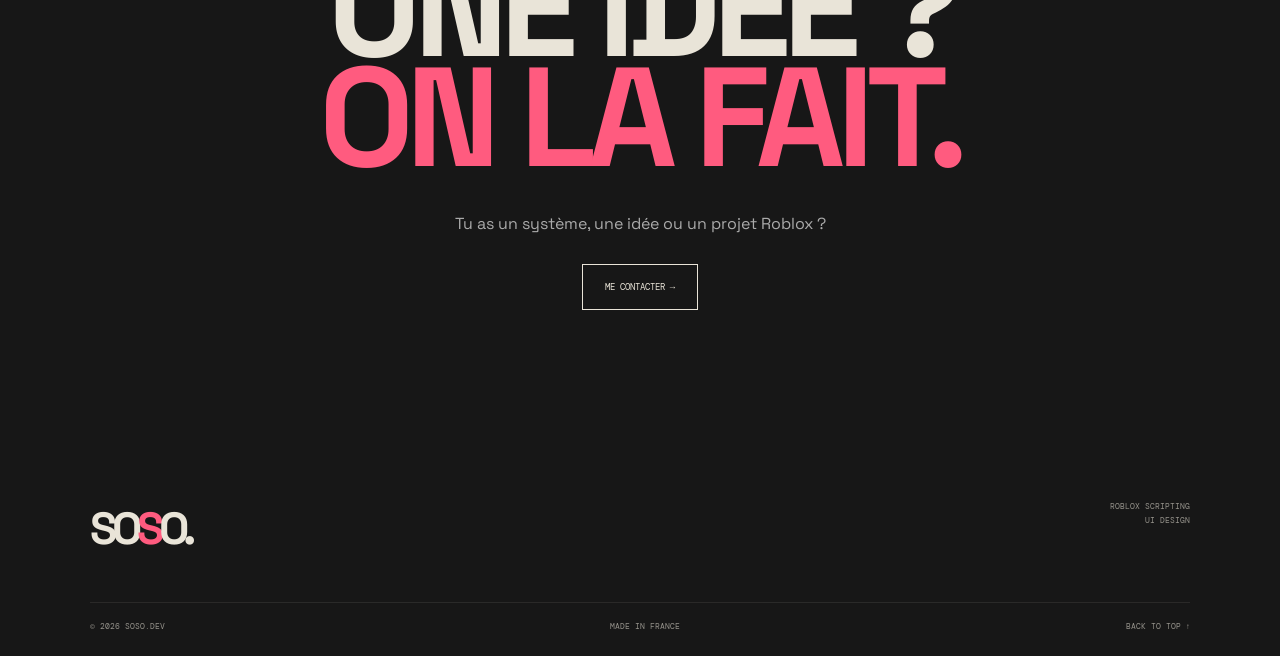
==== commit f5de9c69: "Remove code block formatting from index.html" ====
--- a/index.html
+++ b/index.html
@@ -1,4 +1,3 @@
-```html
 <!DOCTYPE html>
 <html lang="fr">
 
@@ -579,4 +578,3 @@
 
 </body>
 </html>
-```
--- a/css/style.css
+++ b/css/style.css
@@ -28,15 +28,76 @@
     color: inherit;
 }
 
+body,
+a {
+    cursor: none;
+}
+
+
+/* CURSOR */
+
+.cursor {
+    position: fixed;
+    top: 0;
+    left: 0;
+
+    width: 11px;
+    height: 11px;
+
+    background: var(--pink);
+    border-radius: 50%;
+
+    pointer-events: none;
+    z-index: 9999;
+
+    transform: translate(-50%, -50%);
+
+    transition:
+        width .2s ease,
+        height .2s ease,
+        background .2s ease;
+}
+
+.cursor.big {
+    width: 42px;
+    height: 42px;
+    background: var(--acid);
+    mix-blend-mode: multiply;
+}
+
+.cursor-label {
+    position: fixed;
+
+    top: 0;
+    left: 0;
+
+    z-index: 10000;
+    pointer-events: none;
+
+    font: 8px "DM Mono", monospace;
+
+    opacity: 0;
+
+    transform: translate(-50%, -50%);
+}
+
+body.cursor-project .cursor-label {
+    opacity: 1;
+}
+
 
 /* NAVBAR */
 
 .navbar {
     position: fixed;
     z-index: 1000;
+
     top: 0;
+    left: 0;
+
     width: 100%;
     height: 75px;
+
     padding: 0 40px;
 
     display: flex;
@@ -51,6 +112,7 @@
 
 .logo {
     text-decoration: none;
+
     font-size: 21px;
     font-weight: 700;
     letter-spacing: -2px;
@@ -67,8 +129,11 @@
 
 .navbar nav a {
     text-decoration: none;
+
     font: 9px "DM Mono", monospace;
     text-transform: uppercase;
+
+    transition: .2s;
 }
 
 .navbar nav a:hover {
@@ -79,6 +144,7 @@
     display: flex;
     align-items: center;
     gap: 8px;
+
     font: 9px "DM Mono", monospace;
     text-transform: uppercase;
 }
@@ -86,9 +152,20 @@
 .availability span {
     width: 7px;
     height: 7px;
+
     background: var(--acid);
+
     border: 1px solid var(--black);
     border-radius: 50%;
+
+    animation: pulse 1.7s infinite;
+}
+
+@keyframes pulse {
+    50% {
+        transform: scale(.5);
+        opacity: .5;
+    }
 }
 
 
@@ -96,27 +173,63 @@
 
 .hero {
     min-height: 100vh;
+
     padding: 150px 7% 80px;
 
+    position: relative;
+
     display: flex;
-    flex-direction: column;
-    justify-content: center;
+    align-items: center;
+
+    overflow: hidden;
+}
+
+.hero-index {
+    position: absolute;
+
+    top: 110px;
+    right: 7%;
+
+    font: 9px "DM Mono", monospace;
+}
+
+.hero-side {
+    position: absolute;
+
+    left: 2%;
+    top: 50%;
+
+    writing-mode: vertical-rl;
+
+    font: 8px "DM Mono", monospace;
+    letter-spacing: 2px;
+
+    opacity: .6;
+}
+
+.hero-content {
+    position: relative;
+    z-index: 2;
 }
 
 .eyebrow {
     margin-bottom: 30px;
+
     font: 10px "DM Mono", monospace;
     letter-spacing: 2px;
 }
 
 .hero h1 {
     font-size: clamp(90px, 14vw, 190px);
+
     line-height: .76;
+
     letter-spacing: -9px;
 }
 
 .hero h1 span {
     color: transparent;
+
     -webkit-text-stroke: 2px var(--black);
 }
 
@@ -129,11 +242,13 @@
 
     display: flex;
     align-items: center;
+
     gap: 40px;
 }
 
 .hero-bottom p {
     max-width: 380px;
+
     font-size: 14px;
     line-height: 1.55;
 }
@@ -144,16 +259,90 @@
 }
 
 .button {
+    display: inline-block;
+
     padding: 15px 20px;
+
     border: 1px solid var(--black);
+
     text-decoration: none;
-    font: 9px "DM Mono", monospace;
+
+    font: 9px "DM Mono", monospace;
+
     transition: .25s;
 }
 
 .button:hover {
     background: var(--black);
     color: var(--bg);
+
+    transform: translateX(5px);
+}
+
+
+/* HERO ART */
+
+.hero-art {
+    position: absolute;
+
+    right: 8%;
+    bottom: 5%;
+
+    width: 310px;
+    height: 440px;
+
+    border: 1px solid var(--black);
+
+    transform: rotate(7deg);
+
+    animation: float 5s ease-in-out infinite;
+}
+
+@keyframes float {
+    50% {
+        transform: rotate(4deg) translateY(-14px);
+    }
+}
+
+.art-card {
+    position: absolute;
+
+    inset: 18px;
+
+    border: 1px solid var(--black);
+
+    padding: 15px;
+
+    font: 8px "DM Mono", monospace;
+}
+
+.art-card div {
+    position: absolute;
+
+    left: 20px;
+    bottom: 20px;
+
+    font-size: 70px;
+
+    line-height: .65;
+    font-weight: 700;
+}
+
+.art-sticker {
+    position: absolute;
+
+    right: -45px;
+    top: 80px;
+
+    padding: 12px;
+
+    background: var(--pink);
+
+    border: 1px solid var(--black);
+
+    font: 8px "DM Mono", monospace;
+
+    transform: rotate(-8deg);
 }
 
 
@@ -161,19 +350,37 @@
 
 .marquee {
     overflow: hidden;
-    white-space: nowrap;
-
-    padding: 17px;
 
     background: var(--black);
     color: var(--bg);
 
+    padding: 17px 0;
+}
+
+.marquee-track {
+    width: max-content;
+
+    display: flex;
+    gap: 35px;
+
     font: 9px "DM Mono", monospace;
     letter-spacing: 2px;
-}
-
-
-/* SECTIONS */
+
+    animation: marquee 22s linear infinite;
+}
+
+.marquee b {
+    color: var(--pink);
+}
+
+@keyframes marquee {
+    to {
+        transform: translateX(-50%);
+    }
+}
+
+
+/* GENERAL SECTIONS */
 
 .section {
     padding: 130px 7%;
@@ -185,13 +392,17 @@
 
 .heading span {
     display: block;
+
     margin-bottom: 20px;
+
     font: 9px "DM Mono", monospace;
 }
 
 .heading h2 {
     font-size: 75px;
+
     line-height: .82;
+
     letter-spacing: -5px;
 }
 
@@ -200,70 +411,115 @@
 
 .services {
     display: grid;
+
     grid-template-columns: repeat(3, 1fr);
-}
-
-.services article {
+
+    border-top: 1px solid var(--black);
+}
+
+.service {
     min-height: 290px;
+
     padding: 35px;
 
-    border-top: 1px solid var(--black);
+    position: relative;
+
     border-right: 1px solid var(--black);
     border-bottom: 1px solid var(--black);
 
     transition: .3s;
 }
 
-.services article:last-child {
+.service:last-child {
     border-right: 0;
 }
 
-.services article:hover {
+.service:hover {
     background: var(--acid);
-    transform: translateY(-6px);
-}
-
-.services small,
-.prices small,
-.project small {
-    font: 9px "DM Mono", monospace;
-}
-
-.services h3 {
+
+    transform: translateY(-7px);
+}
+
+.service small {
+    font: 9px "DM Mono", monospace;
+}
+
+.service h3 {
     margin-top: 60px;
+
     font-size: 38px;
-}
-
-.services p {
+
+    letter-spacing: -2px;
+}
+
+.service p {
     max-width: 310px;
+
     margin-top: 12px;
+
     font-size: 13px;
     line-height: 1.5;
 }
 
-
-/* NOTICE */
+.service i {
+    position: absolute;
+
+    right: 25px;
+    bottom: 20px;
+
+    font-size: 25px;
+    font-style: normal;
+}
+
+
+/* DEVELOPMENT NOTICE */
 
 .notice {
-    margin-bottom: 30px;
-    padding: 25px 30px;
+    margin-bottom: 35px;
+
+    padding: 20px 25px;
+
+    display: grid;
+
+    grid-template-columns: 120px 1fr auto;
+
+    align-items: center;
+
+    gap: 25px;
 
     border: 1px solid var(--black);
+
     background: #ded8cb;
+}
+
+.notice-number {
+    font: 8px "DM Mono", monospace;
 }
 
 .notice strong {
     display: block;
-    margin-bottom: 8px;
+
+    margin-bottom: 7px;
 
     color: var(--pink);
-    font: 11px "DM Mono", monospace;
+
+    font: 10px "DM Mono", monospace;
 }
 
 .notice p {
-    max-width: 700px;
-    font-size: 13px;
-    line-height: 1.5;
+    font-size: 12px;
+    line-height: 1.45;
+}
+
+.notice-status {
+    padding: 8px 10px;
+
+    background: var(--black);
+    color: var(--bg);
+
+    font: 8px "DM Mono", monospace;
+
+    white-space: nowrap;
 }
 
 
@@ -271,17 +527,21 @@
 
 .projects {
     display: grid;
+
     grid-template-columns: 1.5fr 1fr;
+
     gap: 15px;
 }
 
 .project {
     position: relative;
+
     min-height: 400px;
 
     overflow: hidden;
 
     background: var(--black);
+
     border: 1px solid var(--black);
 
     transition: .4s;
@@ -289,27 +549,30 @@
 
 .project.large {
     min-height: 815px;
+
     grid-row: span 2;
 }
 
 .project:hover {
-    transform: translateY(-7px);
+    transform: translateY(-8px);
 }
 
 .project iframe {
     position: absolute;
+
     inset: 0;
 
     width: 100%;
     height: 100%;
 
     border: 0;
-}
-
-.project::after {
-    content: "";
-
-    position: absolute;
+
+    transform: scale(1.01);
+}
+
+.project-overlay {
+    position: absolute;
+
     inset: 0;
 
     background: linear-gradient(
@@ -321,24 +584,59 @@
     pointer-events: none;
 }
 
+.project-number {
+    position: absolute;
+
+    top: 20px;
+    left: 20px;
+
+    color: white;
+
+    font: 9px "DM Mono", monospace;
+}
+
 .project-info {
     position: absolute;
-    z-index: 2;
 
     left: 30px;
     bottom: 30px;
 
     color: white;
+
+    z-index: 2;
 }
 
 .project-info small {
     color: var(--acid);
+
+    font: 8px "DM Mono", monospace;
 }
 
 .project-info h3 {
     margin-top: 8px;
+
     font-size: 40px;
+
     line-height: .9;
+
+    letter-spacing: -2px;
+}
+
+.project-label {
+    position: absolute;
+
+    top: 20px;
+    right: 20px;
+
+    padding: 7px 9px;
+
+    background: var(--pink);
+
+    border: 1px solid var(--black);
+
+    font: 8px "DM Mono", monospace;
+
+    z-index: 3;
 }
 
 
@@ -346,12 +644,15 @@
 
 .prices {
     display: grid;
+
     grid-template-columns: repeat(3, 1fr);
+
     gap: 12px;
 }
 
-.prices article {
+.price {
     min-height: 380px;
+
     padding: 35px;
 
     position: relative;
@@ -361,39 +662,134 @@
     transition: .3s;
 }
 
-.prices article:hover {
+.price:hover {
     transform: translateY(-7px);
+
     background: var(--acid);
 }
 
-.prices .featured {
+.price.featured {
     background: var(--pink);
 }
 
-.prices h3 {
+.price small {
+    font: 8px "DM Mono", monospace;
+}
+
+.price h3 {
     margin-top: 50px;
+
     font-size: 35px;
 }
 
-.prices strong {
+.price strong {
     display: block;
+
     margin-top: 15px;
+
     font-size: 45px;
 }
 
-.prices em {
+.price em {
     font-size: 12px;
     font-style: normal;
 }
 
-.prices ul {
+.price ul {
     margin-top: 20px;
+
     list-style: none;
 }
 
-.prices li {
+.price li {
     margin-top: 8px;
-    font: 9px "DM Mono", monospace;
+
+    font: 9px "DM Mono", monospace;
+}
+
+.price a {
+    position: absolute;
+
+    left: 35px;
+    bottom: 25px;
+
+    text-decoration: none;
+
+    font: 9px "DM Mono", monospace;
+}
+
+
+/* ABOUT */
+
+.about {
+    padding: 130px 7%;
+
+    border-top: 1px solid var(--black);
+}
+
+.about-label {
+    margin-bottom: 65px;
+
+    font: 9px "DM Mono", monospace;
+}
+
+.about-grid {
+    display: grid;
+
+    grid-template-columns: 1fr 1fr;
+
+    gap: 80px;
+
+    align-items: end;
+}
+
+.about-title {
+    display: flex;
+
+    flex-direction: column;
+
+    font-size: clamp(65px, 9vw, 125px);
+
+    line-height: .78;
+
+    letter-spacing: -7px;
+}
+
+.about-title strong {
+    color: var(--pink);
+}
+
+.about-content {
+    max-width: 520px;
+
+    font-size: 15px;
+    line-height: 1.6;
+}
+
+.stats {
+    display: grid;
+
+    grid-template-columns: repeat(3, 1fr);
+
+    gap: 12px;
+
+    margin-top: 45px;
+}
+
+.stats div {
+    padding-top: 13px;
+
+    border-top: 1px solid var(--black);
+}
+
+.stats strong {
+    display: block;
+
+    font-size: 30px;
+}
+
+.stats span {
+    font: 7px "DM Mono", monospace;
 }
 
 
@@ -401,9 +797,11 @@
 
 .contact {
     padding: 150px 7%;
+
     text-align: center;
 
     background: var(--black);
+
     color: var(--bg);
 }
 
@@ -415,7 +813,9 @@
     margin: 40px 0;
 
     font-size: clamp(70px, 11vw, 160px);
+
     line-height: .78;
+
     letter-spacing: -8px;
 }
 
@@ -423,6 +823,12 @@
     color: var(--pink);
 }
 
+.contact p {
+    margin-bottom: 30px;
+
+    color: #aaa;
+}
+
 .contact a {
     display: inline-block;
 
@@ -430,13 +836,18 @@
 
     border: 1px solid var(--bg);
 
+    color: var(--bg);
+
     text-decoration: none;
 
     font: 9px "DM Mono", monospace;
+
+    transition: .25s;
 }
 
 .contact a:hover {
     background: var(--bg);
+
     color: var(--black);
 }
 
@@ -446,22 +857,105 @@
 footer {
     padding: 40px 7% 25px;
 
+    background: var(--black);
+
+    color: var(--bg);
+}
+
+.footer-top {
     display: flex;
+
     justify-content: space-between;
-
-    background: var(--black);
-    color: var(--bg);
-
+    align-items: flex-start;
+
+    padding-bottom: 45px;
+}
+
+.footer-logo {
+    font-size: 45px;
+
+    font-weight: 700;
+
+    letter-spacing: -5px;
+}
+
+.footer-logo span {
+    color: var(--pink);
+}
+
+.footer-top div:last-child {
     font: 8px "DM Mono", monospace;
+
+    line-height: 1.7;
+
+    text-align: right;
+
+    opacity: .6;
+}
+
+.footer-bottom {
+    display: flex;
+
+    justify-content: space-between;
+
+    align-items: center;
+
+    padding-top: 18px;
+
+    border-top: 1px solid rgba(233,228,216,.15);
+
+    font: 8px "DM Mono", monospace;
+
+    opacity: .6;
+}
+
+.footer-bottom a {
+    text-decoration: none;
+
+    transition: .2s;
+}
+
+.footer-bottom a:hover {
+    color: var(--pink);
+}
+
+
+/* SCROLL REVEAL */
+
+.reveal {
+    opacity: 0;
+
+    transform: translateY(45px);
+
+    transition:
+        opacity .8s ease,
+        transform .8s cubic-bezier(.2,.7,.2,1);
+}
+
+.reveal.visible {
+    opacity: 1;
+
+    transform: translateY(0);
 }
 
 
 /* MOBILE */
 
 @media (max-width: 800px) {
+
+    body,
+    a {
+        cursor: auto;
+    }
+
+    .cursor,
+    .cursor-label {
+        display: none;
+    }
 
     .navbar {
         height: 65px;
+
         padding: 0 20px;
     }
 
@@ -469,24 +963,58 @@
         display: none;
     }
 
+    .availability {
+        font-size: 7px;
+    }
+
     .hero {
         min-height: 100svh;
+
         padding: 120px 25px 60px;
+    }
+
+    .hero-index {
+        top: 90px;
+
+        right: 25px;
+    }
+
+    .hero-side {
+        display: none;
     }
 
     .hero h1 {
         font-size: 22vw;
+
         letter-spacing: -5px;
     }
 
     .hero-bottom {
         display: block;
+
         margin-top: 40px;
     }
 
     .hero-bottom p {
+        max-width: 90%;
+
         margin-bottom: 25px;
+
         font-size: 12px;
+    }
+
+    .hero-art {
+        width: 170px;
+        height: 240px;
+
+        right: -65px;
+        bottom: 40px;
+
+        opacity: .25;
+    }
+
+    .art-card div {
+        font-size: 45px;
     }
 
     .section {
@@ -499,22 +1027,52 @@
 
     .heading h2 {
         font-size: 48px;
+
         letter-spacing: -3px;
     }
 
-    .services,
-    .projects,
-    .prices {
+    .services {
         grid-template-columns: 1fr;
     }
 
-    .services article {
+    .service {
+        min-height: 240px;
+
         border-right: 0;
+    }
+
+    .service h3 {
+        margin-top: 45px;
+
+        font-size: 32px;
+    }
+
+    .notice {
+        display: block;
+
+        padding: 20px;
+    }
+
+    .notice > div:nth-child(2) {
+        margin-top: 17px;
+    }
+
+    .notice-status {
+        display: inline-block;
+
+        margin-top: 17px;
+    }
+
+    .projects {
+        grid-template-columns: 1fr;
+
+        gap: 12px;
     }
 
     .project,
     .project.large {
         min-height: 380px;
+
         grid-row: auto;
     }
 
@@ -522,8 +1080,44 @@
         font-size: 32px;
     }
 
-    .prices article {
+    .prices {
+        grid-template-columns: 1fr;
+    }
+
+    .price {
         min-height: 350px;
+    }
+
+    .about {
+        padding: 90px 25px;
+    }
+
+    .about-grid {
+        grid-template-columns: 1fr;
+
+        gap: 50px;
+    }
+
+    .about-title {
+        font-size: 62px;
+
+        letter-spacing: -4px;
+    }
+
+    .about-content {
+        font-size: 13px;
+    }
+
+    .stats {
+        gap: 8px;
+    }
+
+    .stats strong {
+        font-size: 25px;
+    }
+
+    .stats span {
+        font-size: 6px;
     }
 
     .contact {
@@ -532,13 +1126,25 @@
 
     .contact h2 {
         font-size: 17vw;
+
         letter-spacing: -4px;
     }
 
     footer {
-        padding: 30px 25px;
-
-        flex-direction: column;
+        padding: 35px 25px 20px;
+    }
+
+    .footer-top {
+        padding-bottom: 35px;
+    }
+
+    .footer-logo {
+        font-size: 35px;
+    }
+
+    .footer-bottom {
+        flex-wrap: wrap;
+
         gap: 15px;
     }
 }
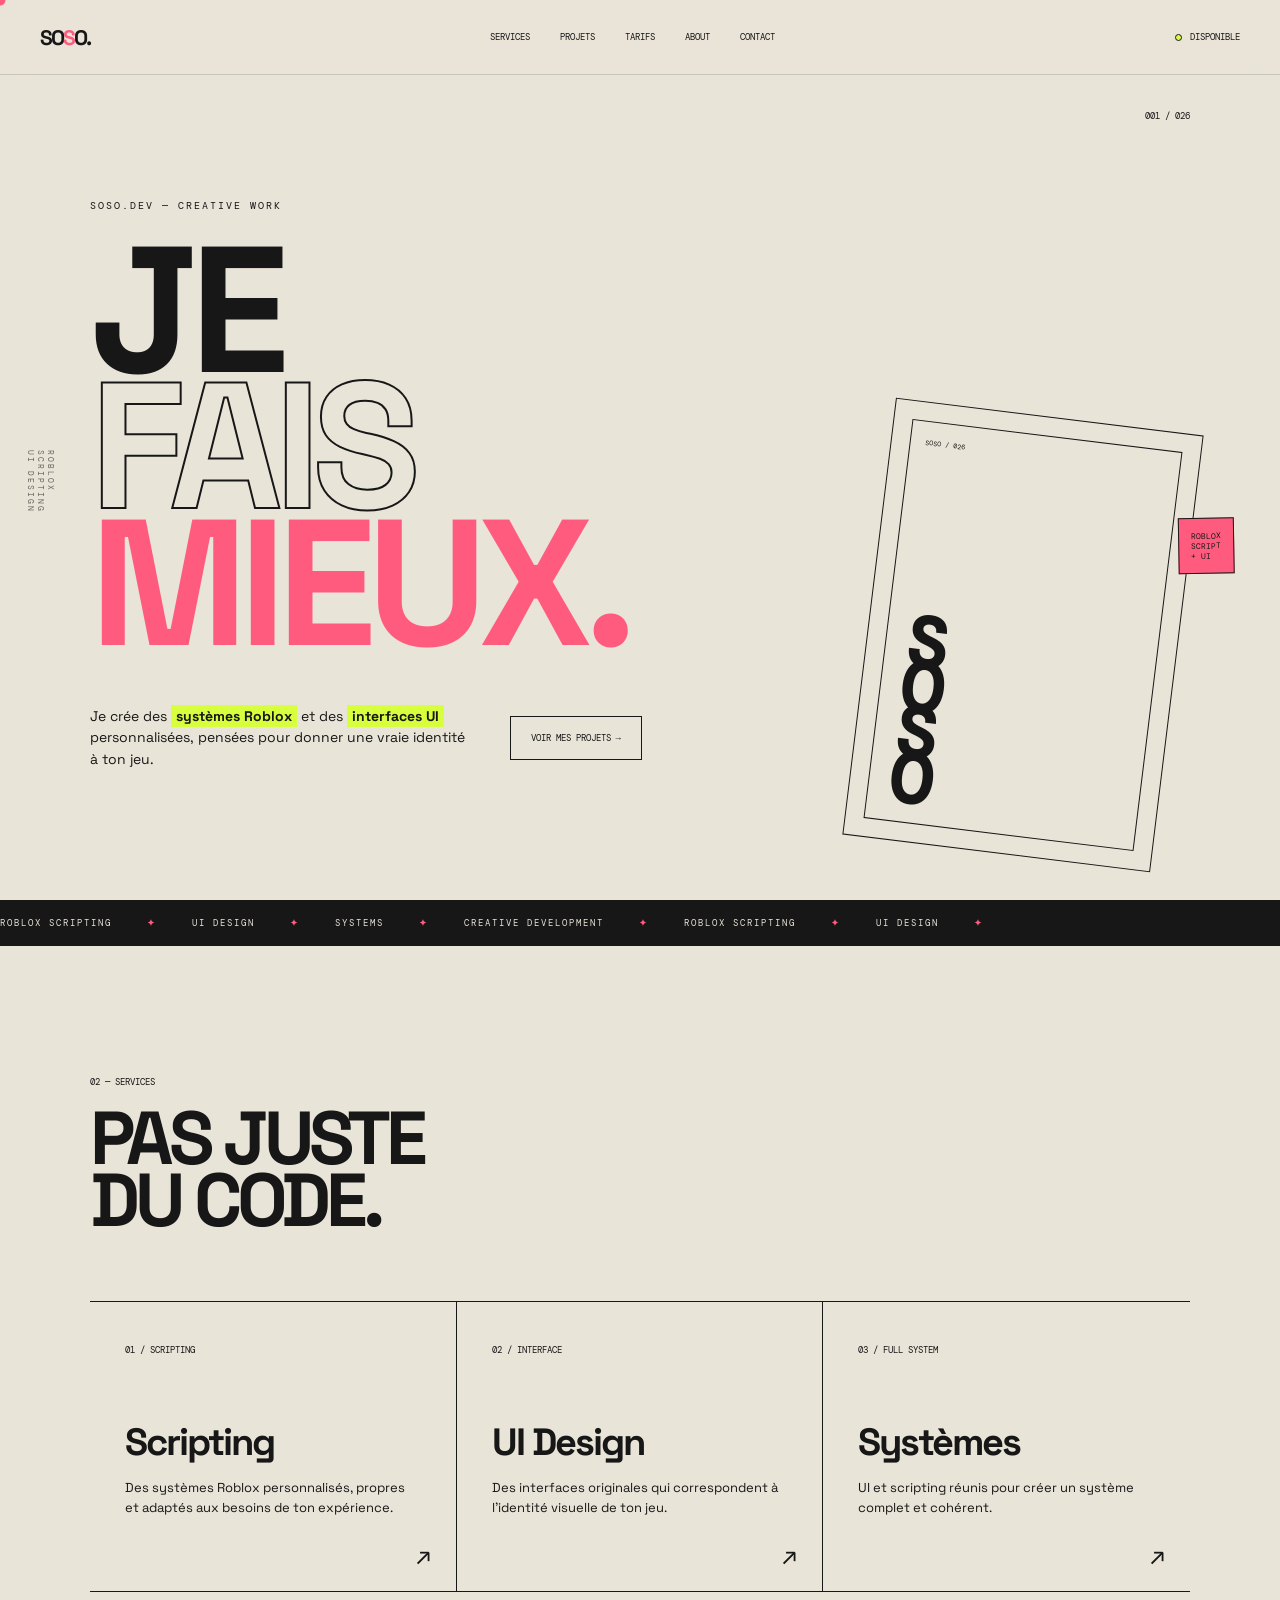
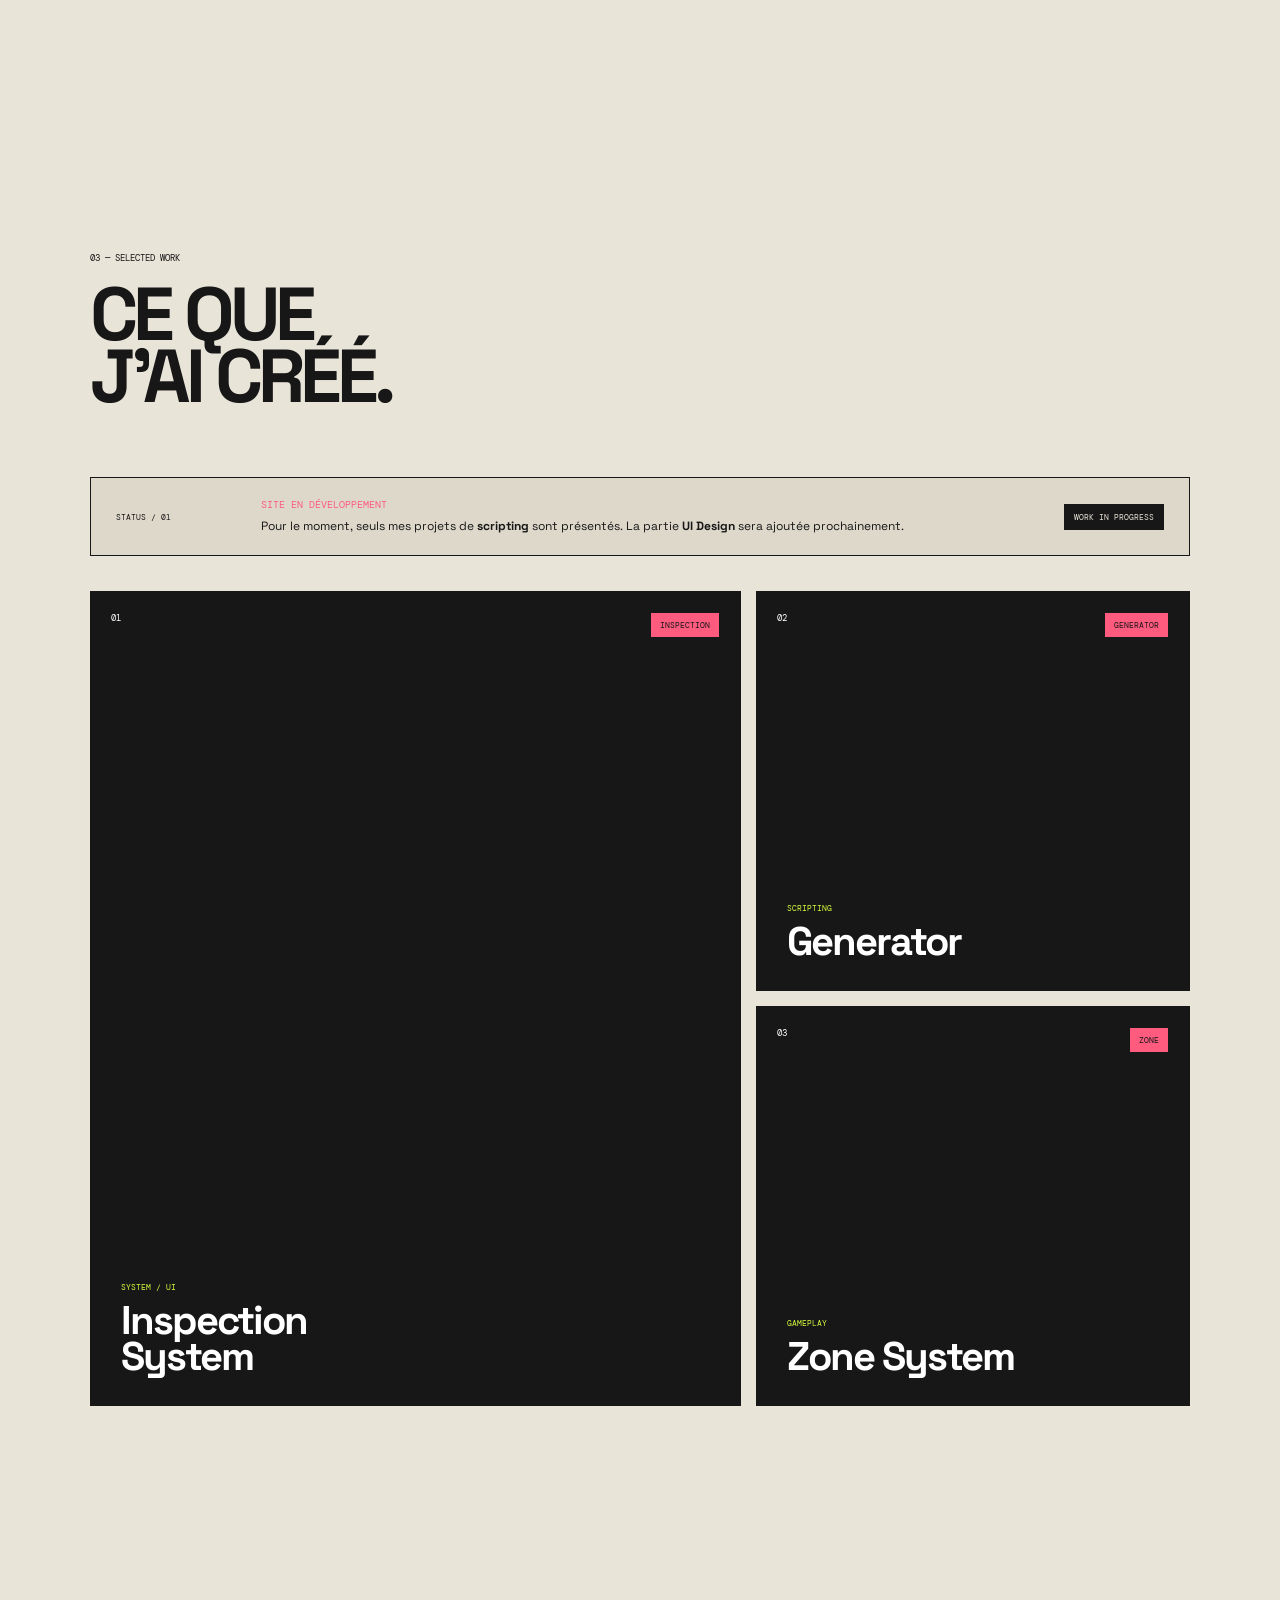
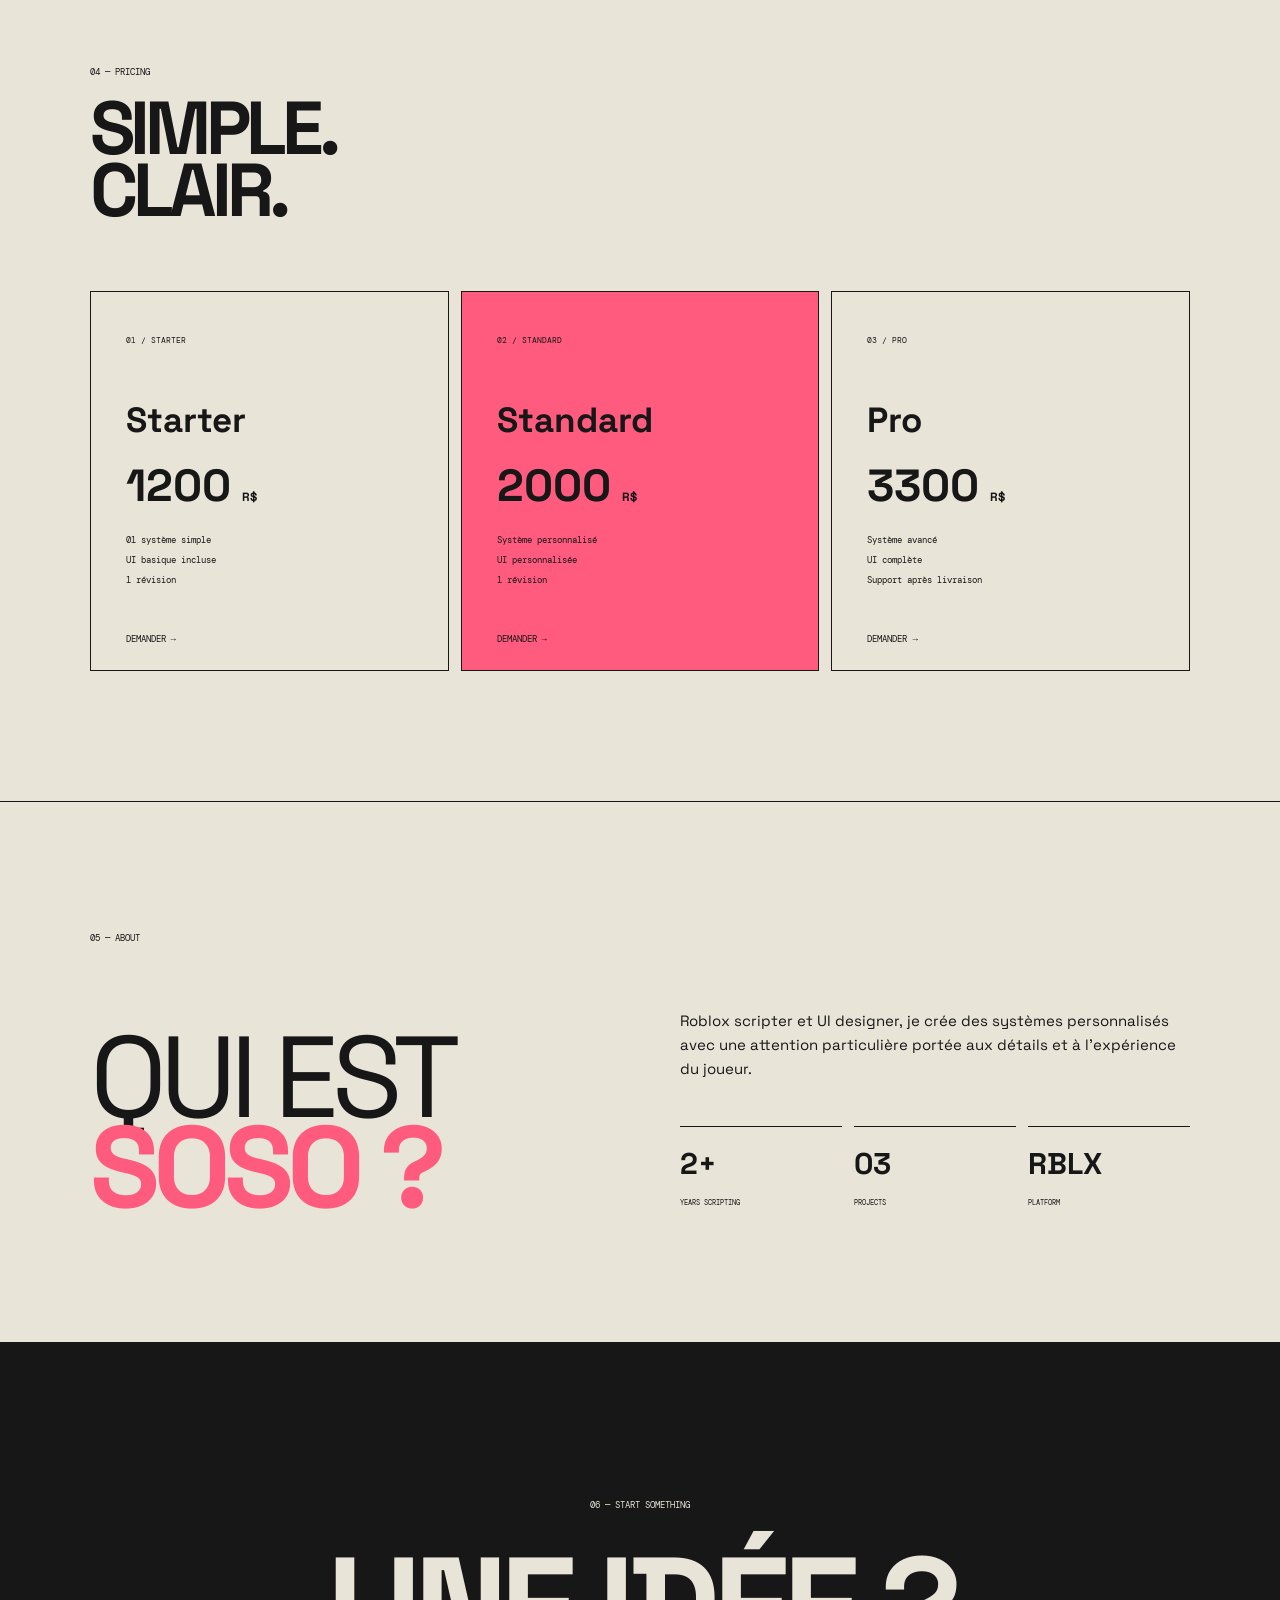
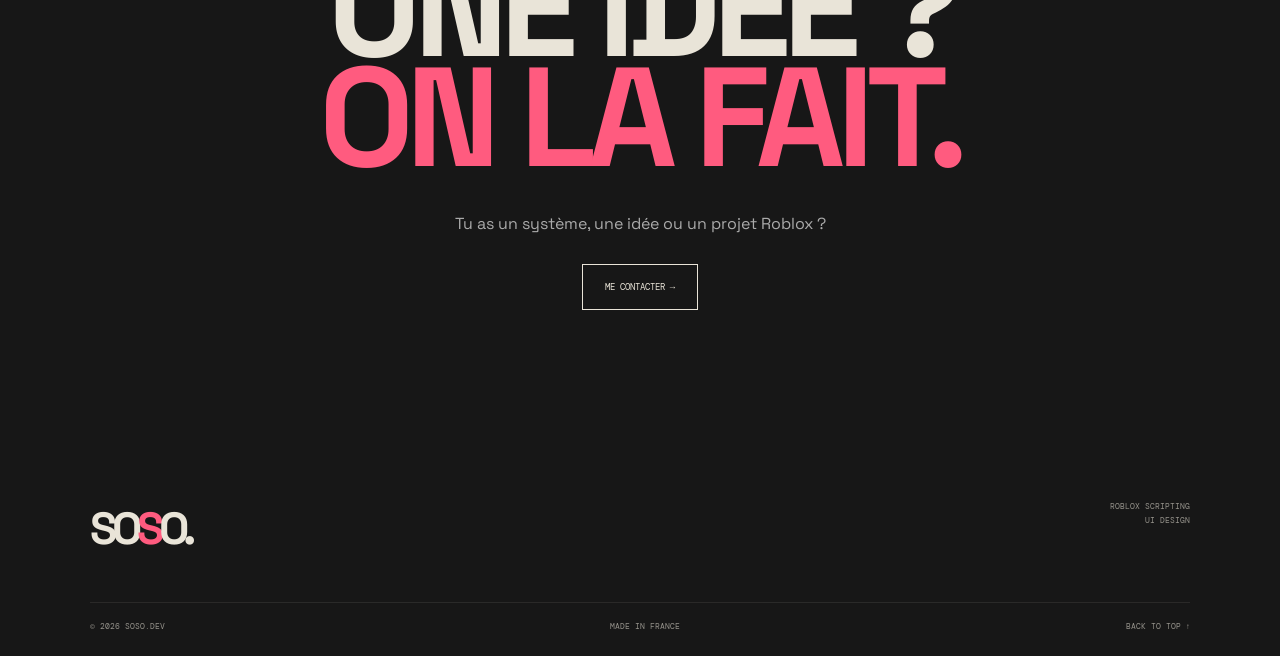
==== commit 8b3679fb: "Remove Google tag (gtag.js) script Removed Google Analytics tracking script from index.html" ====
--- a/index.html
+++ b/index.html
@@ -12,12 +12,8 @@
 
 <body>
 
-    <!-- CURSEUR -->
     <div class="cursor"></div>
     <div class="cursor-label">VIEW</div>
-
-
-    <!-- NAVBAR -->
 
     <header class="navbar">
 
@@ -43,9 +39,6 @@
 
     <main>
 
-
-        <!-- HERO -->
-
         <section class="hero reveal">
 
             <div class="hero-index">
@@ -113,8 +106,6 @@
         </section>
 
 
-        <!-- MARQUEE -->
-
         <div class="marquee">
 
             <div class="marquee-track">
@@ -141,8 +132,6 @@
 
         </div>
 
-
-        <!-- SERVICES -->
 
         <section class="section reveal" id="services">
 
@@ -214,8 +203,6 @@
         </section>
 
 
-        <!-- PROJECTS -->
-
         <section class="section reveal" id="projects">
 
             <div class="heading">
@@ -255,9 +242,6 @@
 
             <div class="projects">
 
-
-                <!-- INSPECTION -->
-
                 <article class="project large">
 
                     <iframe
@@ -290,8 +274,6 @@
                 </article>
 
 
-                <!-- GENERATOR -->
-
                 <article class="project">
 
                     <iframe
@@ -323,8 +305,6 @@
                 </article>
 
 
-                <!-- ZONE -->
-
                 <article class="project">
 
                     <iframe
@@ -360,8 +340,6 @@
         </section>
 
 
-        <!-- PRICES -->
-
         <section class="section reveal" id="prices">
 
             <div class="heading">
@@ -450,8 +428,6 @@
 
         </section>
 
-
-        <!-- ABOUT -->
 
         <section class="about reveal" id="about">
 
@@ -511,8 +487,6 @@
         </section>
 
 
-        <!-- CONTACT -->
-
         <section class="contact reveal" id="contact">
 
             <span>
@@ -528,7 +502,7 @@
                 Tu as un système, une idée ou un projet Roblox ?
             </p>
 
-            <a href="https://discord.com/" target="_blank">
+            <a href="https://discord.gg/jEDptdfp" target="_blank" rel="noopener">
                 ME CONTACTER →
             </a>
 
@@ -536,8 +510,6 @@
 
     </main>
 
-
-    <!-- FOOTER -->
 
     <footer>
 
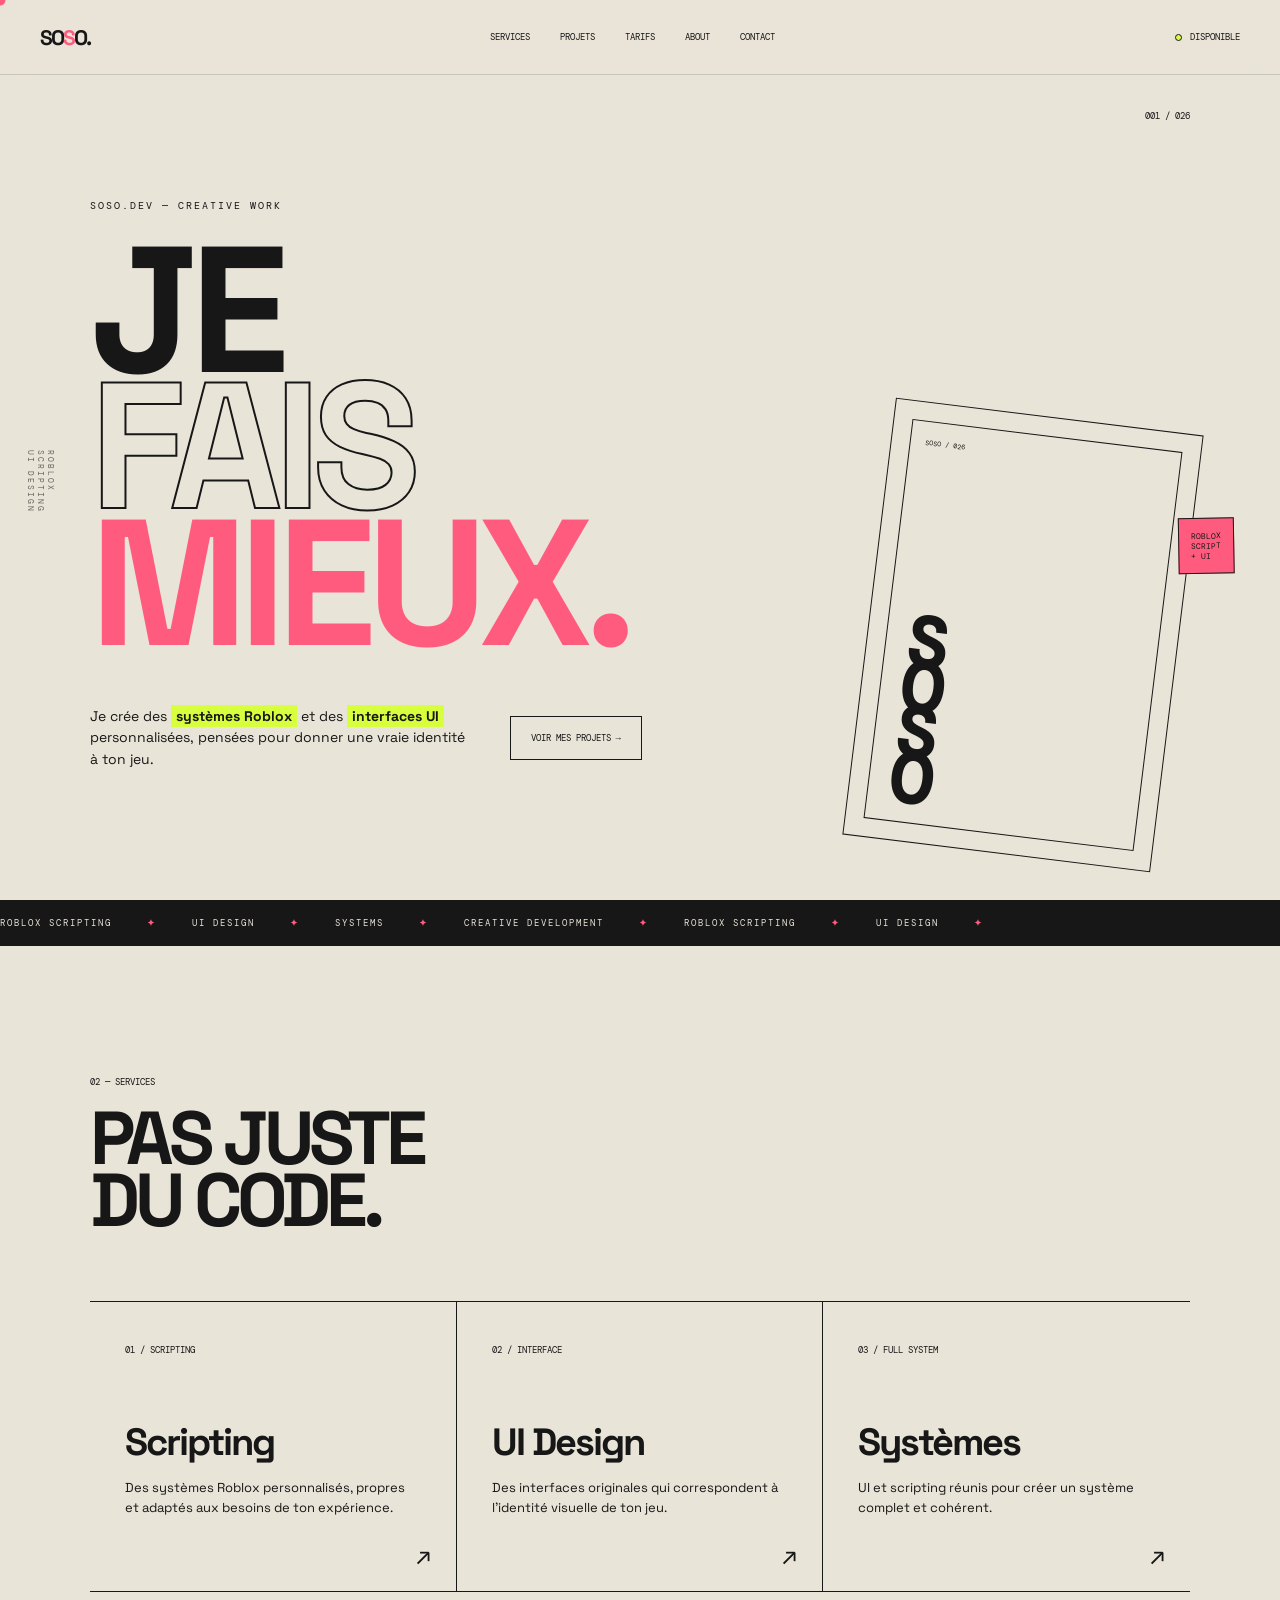
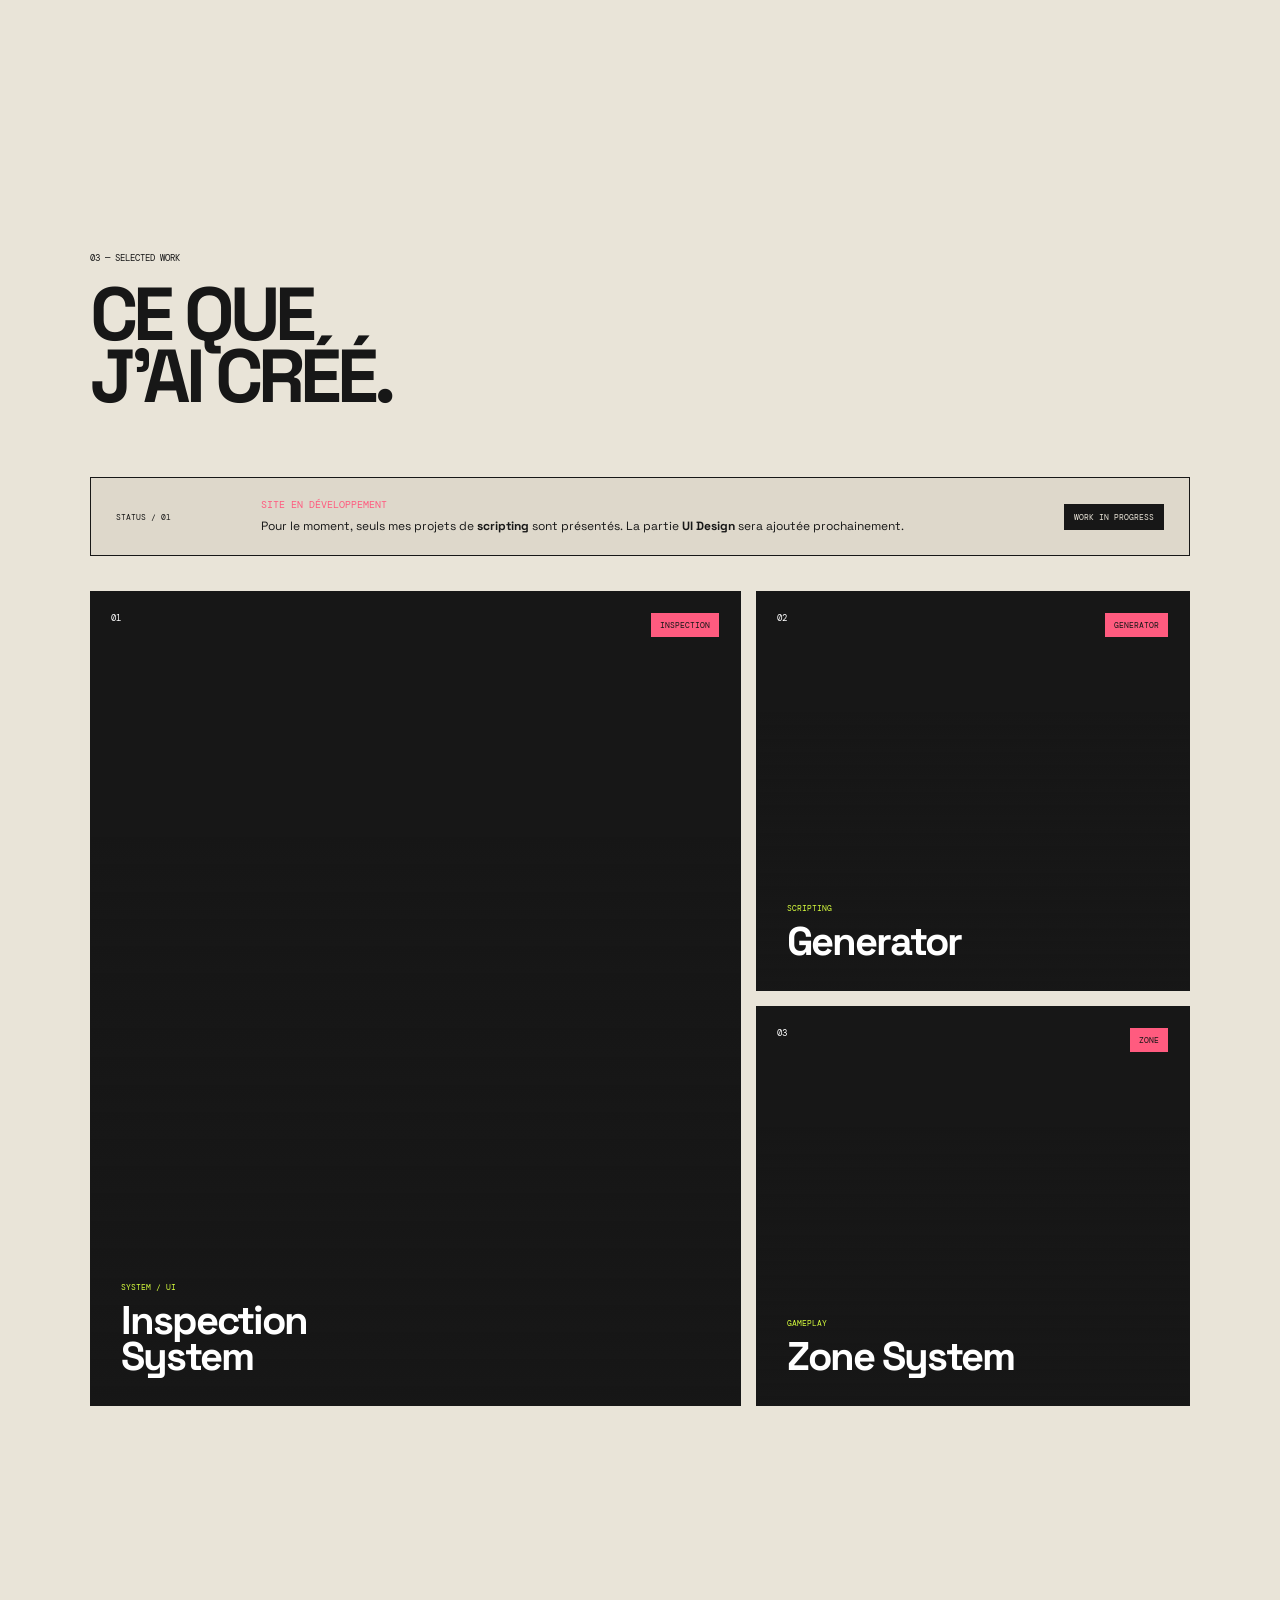
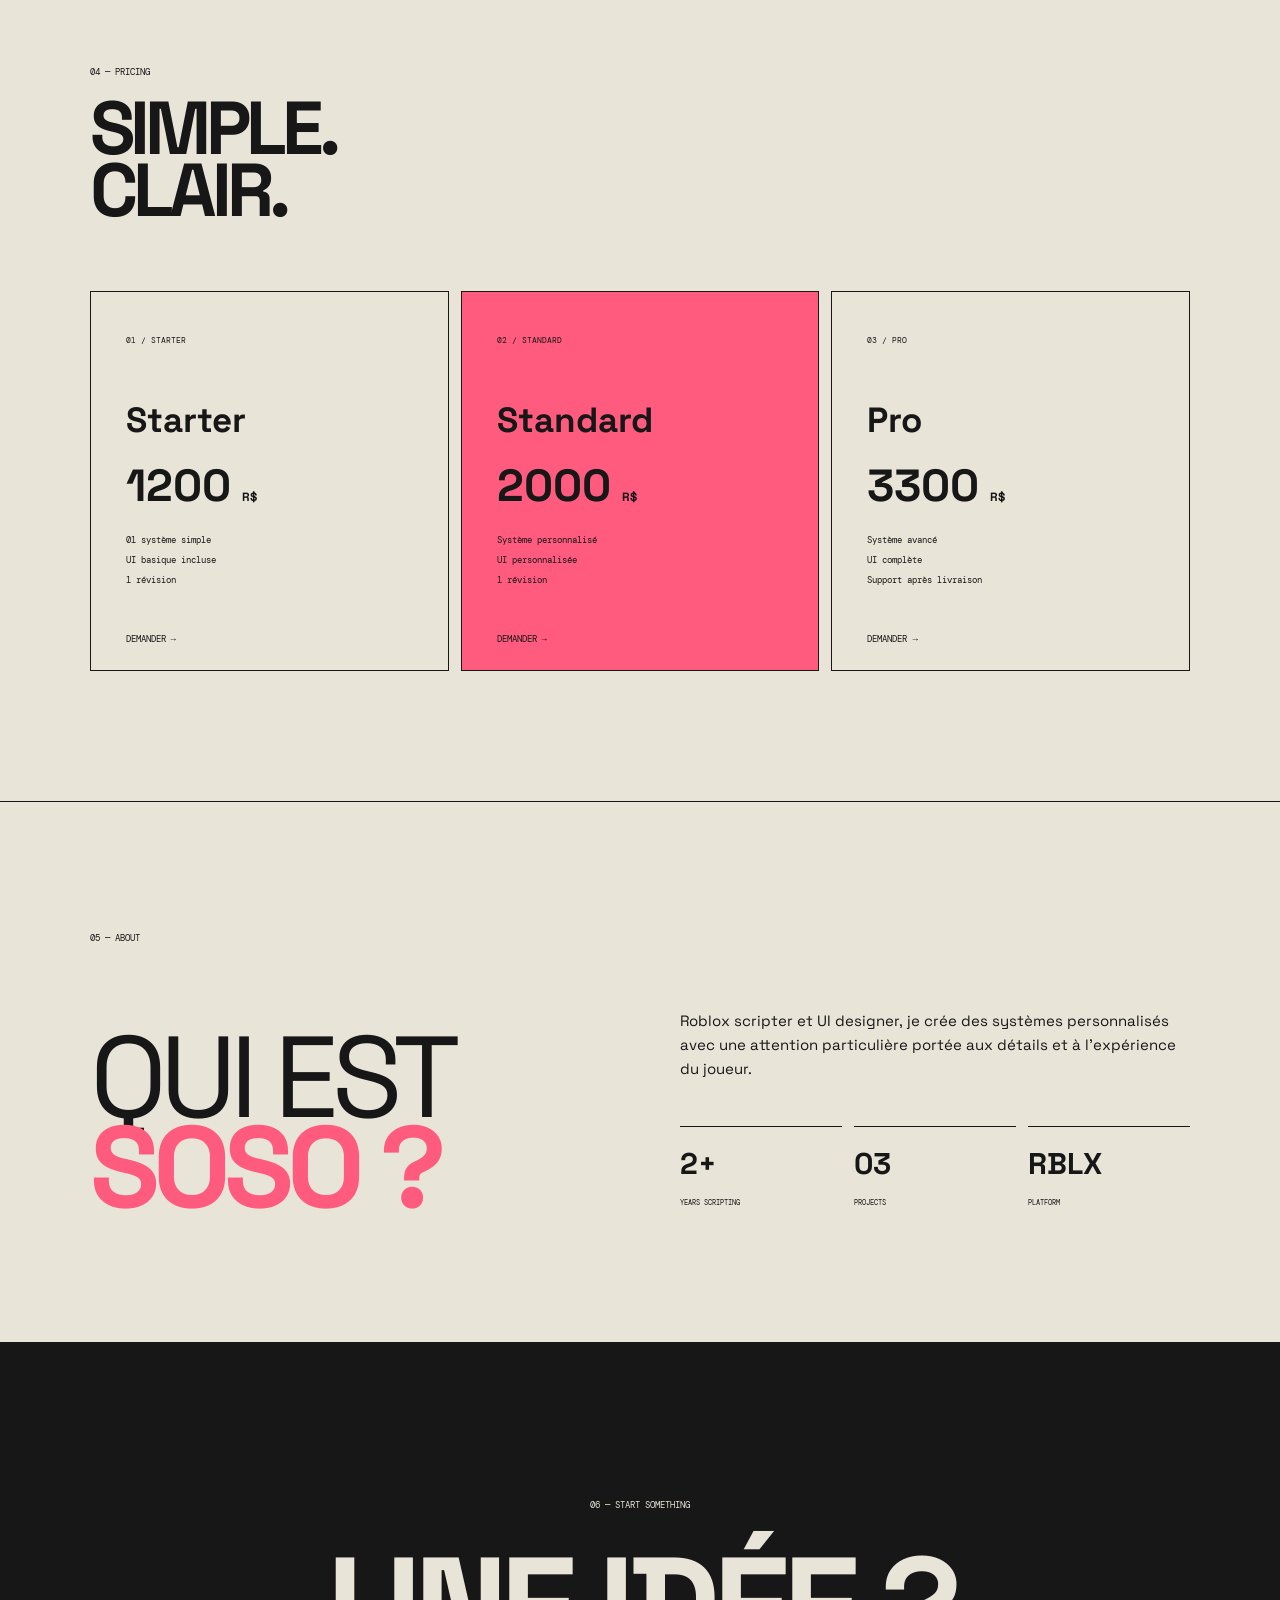
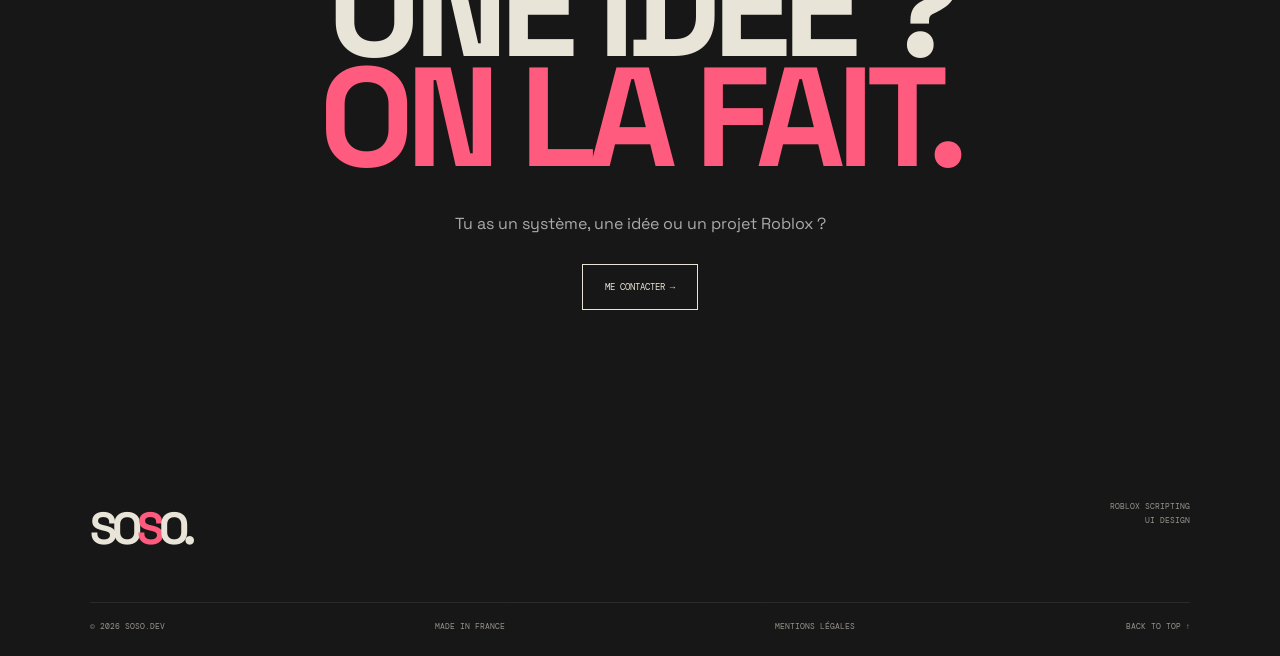
==== commit c60bd637: "Add legal mentions link to index.html" ====
--- a/index.html
+++ b/index.html
@@ -537,6 +537,10 @@
                 MADE IN FRANCE
             </span>
 
+            <a href="legal.html">
+                MENTIONS LÉGALES
+            </a>
+
             <a href="#">
                 BACK TO TOP ↑
             </a>
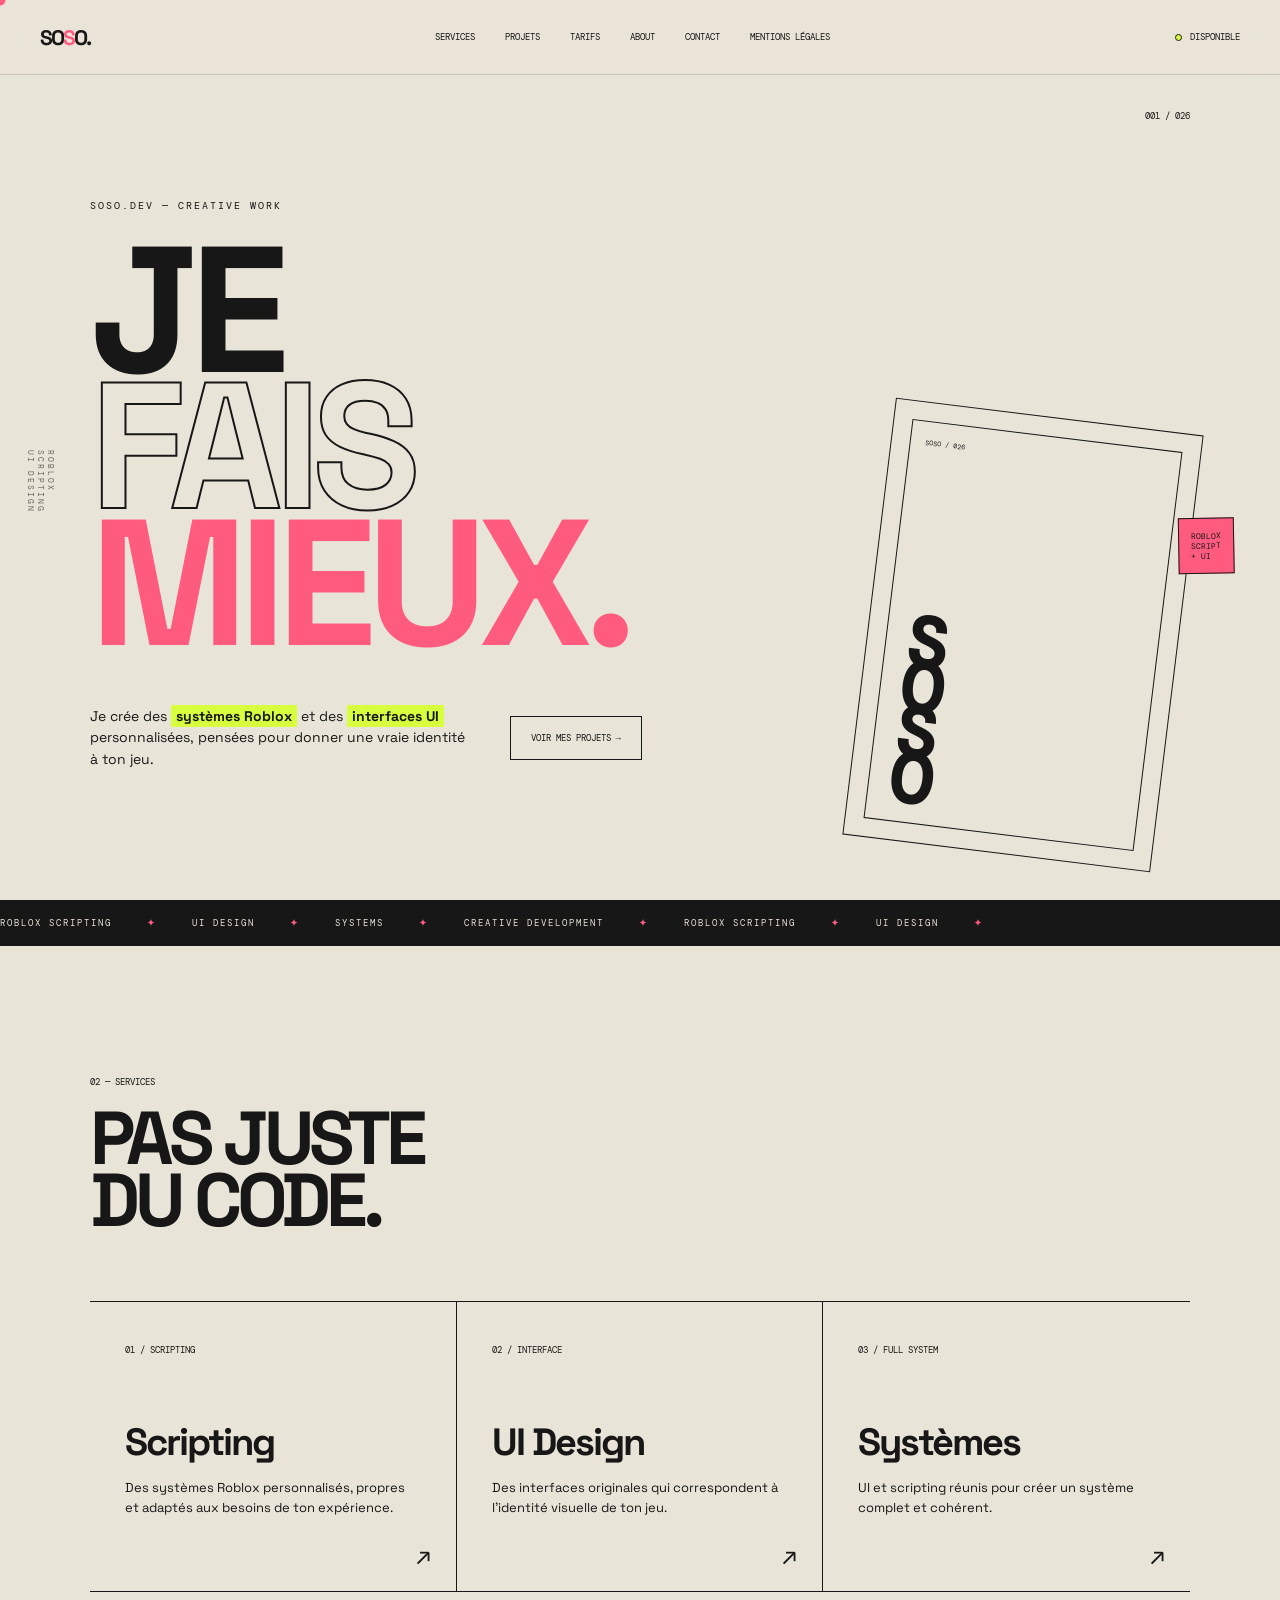
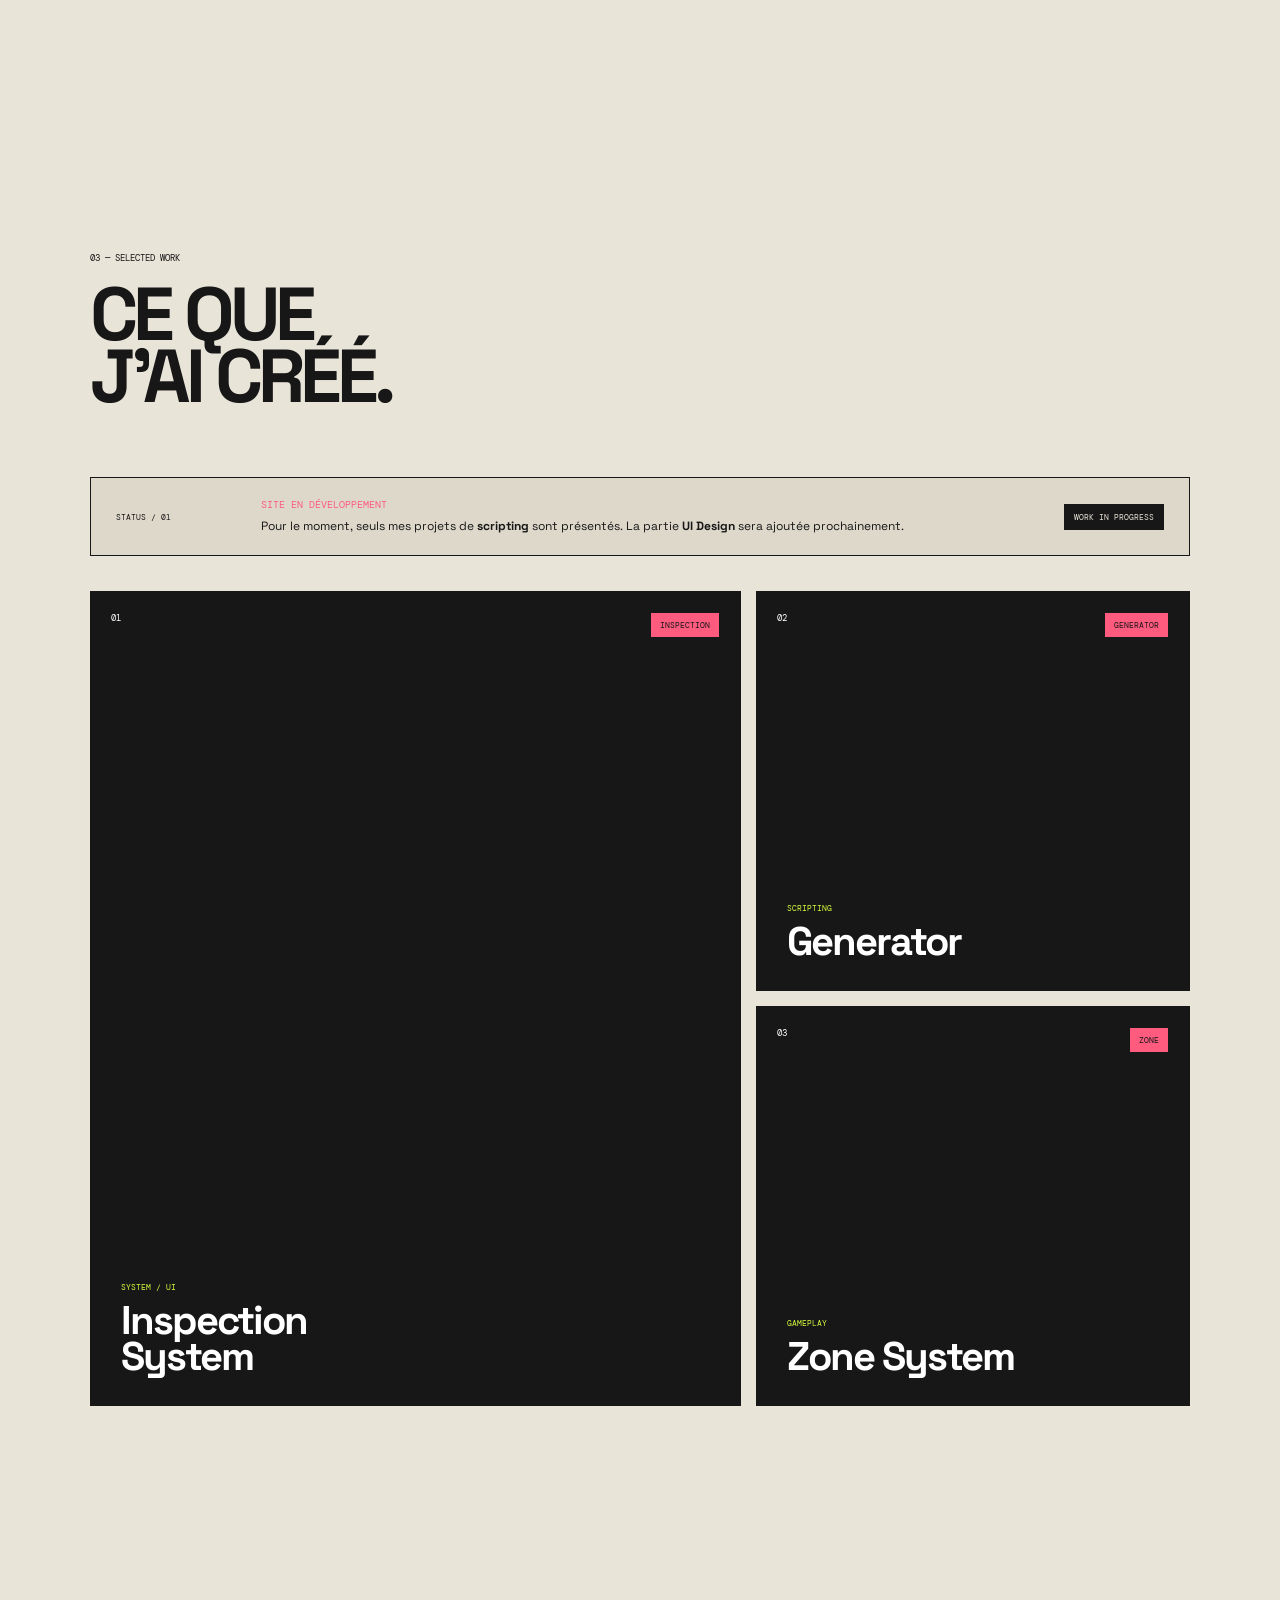
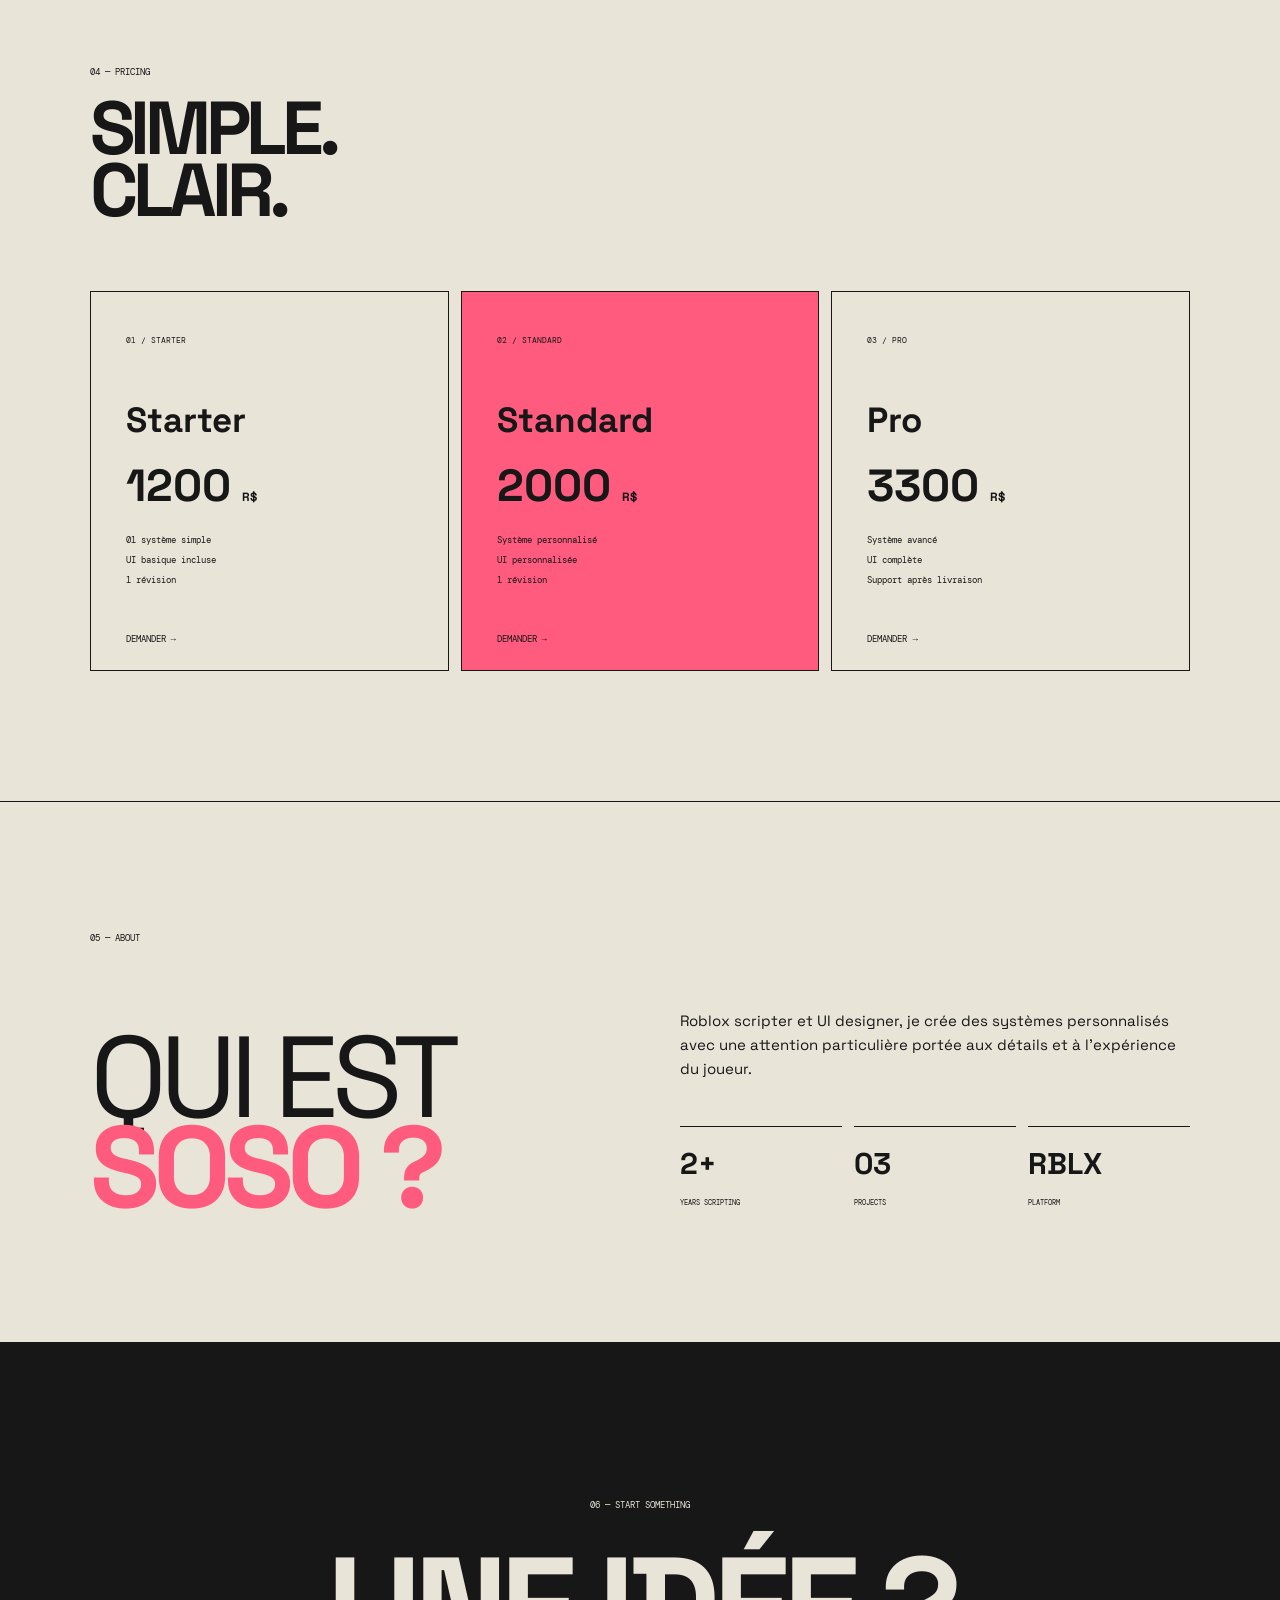
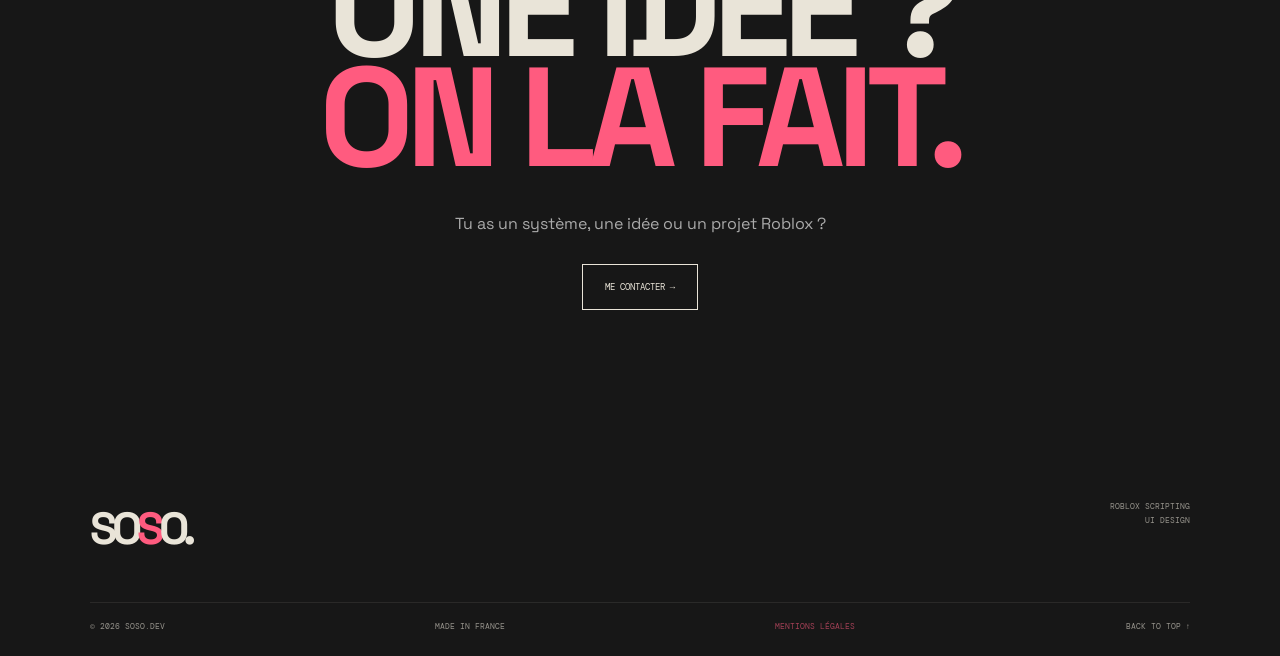
==== commit 535d63b9: "Add legal mentions link and update development status Added a link to the legal mentions page and up" ====
--- a/index.html
+++ b/index.html
@@ -27,6 +27,7 @@
             <a href="#prices">Tarifs</a>
             <a href="#about">About</a>
             <a href="#contact">Contact</a>
+            <a href="legal.html">Mentions légales</a>
         </nav>
 
         <div class="availability">
@@ -224,6 +225,7 @@
                 </div>
 
                 <div>
+
                     <strong>SITE EN DÉVELOPPEMENT</strong>
 
                     <p>
@@ -231,6 +233,7 @@
                         <b>scripting</b> sont présentés.
                         La partie <b>UI Design</b> sera ajoutée prochainement.
                     </p>
+
                 </div>
 
                 <span class="notice-status">
@@ -553,4 +556,5 @@
     <script src="./js/main.js"></script>
 
 </body>
+
 </html>
--- a/css/style.css
+++ b/css/style.css
@@ -852,30 +852,24 @@
 }
 
 
-/* FOOTER */
+ /* FOOTER */
 
 footer {
     padding: 40px 7% 25px;
-
     background: var(--black);
-
     color: var(--bg);
 }
 
 .footer-top {
     display: flex;
-
     justify-content: space-between;
     align-items: flex-start;
-
     padding-bottom: 45px;
 }
 
 .footer-logo {
     font-size: 45px;
-
     font-weight: 700;
-
     letter-spacing: -5px;
 }
 
@@ -885,33 +879,28 @@
 
 .footer-top div:last-child {
     font: 8px "DM Mono", monospace;
-
     line-height: 1.7;
-
     text-align: right;
-
     opacity: .6;
 }
 
 .footer-bottom {
     display: flex;
-
     justify-content: space-between;
-
     align-items: center;
+    gap: 25px;
 
     padding-top: 18px;
 
     border-top: 1px solid rgba(233,228,216,.15);
 
     font: 8px "DM Mono", monospace;
-
     opacity: .6;
 }
 
 .footer-bottom a {
+    color: var(--bg);
     text-decoration: none;
-
     transition: .2s;
 }
 
@@ -919,6 +908,36 @@
     color: var(--pink);
 }
 
+.footer-bottom a[href="legal.html"] {
+    color: var(--pink);
+}
+
+.footer-bottom a[href="legal.html"]:hover {
+    color: var(--acid);
+}
+
+
+/* FOOTER MOBILE */
+
+@media (max-width: 800px) {
+
+    footer {
+        padding: 35px 25px 20px;
+    }
+
+    .footer-top {
+        padding-bottom: 35px;
+    }
+
+    .footer-logo {
+        font-size: 35px;
+    }
+
+    .footer-bottom {
+        flex-wrap: wrap;
+        gap: 15px;
+    }
+}
 
 /* SCROLL REVEAL */
 
